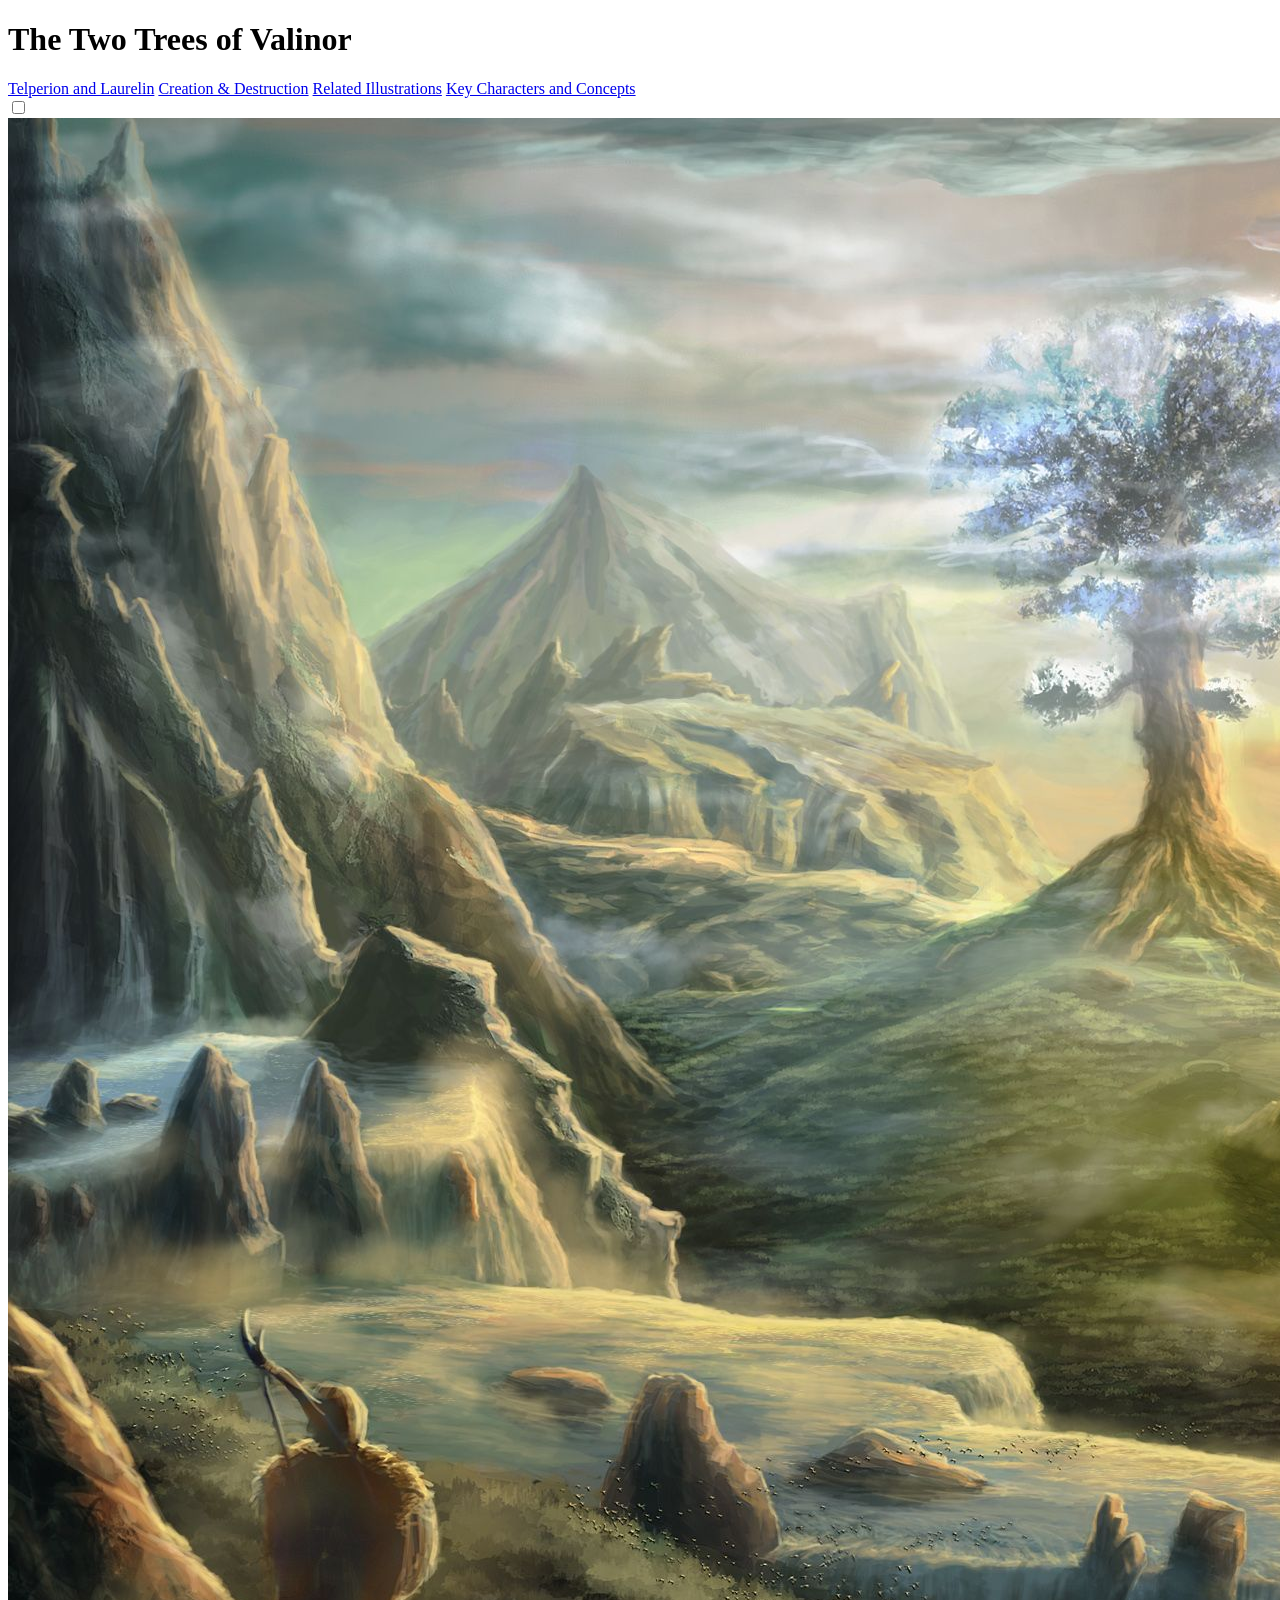
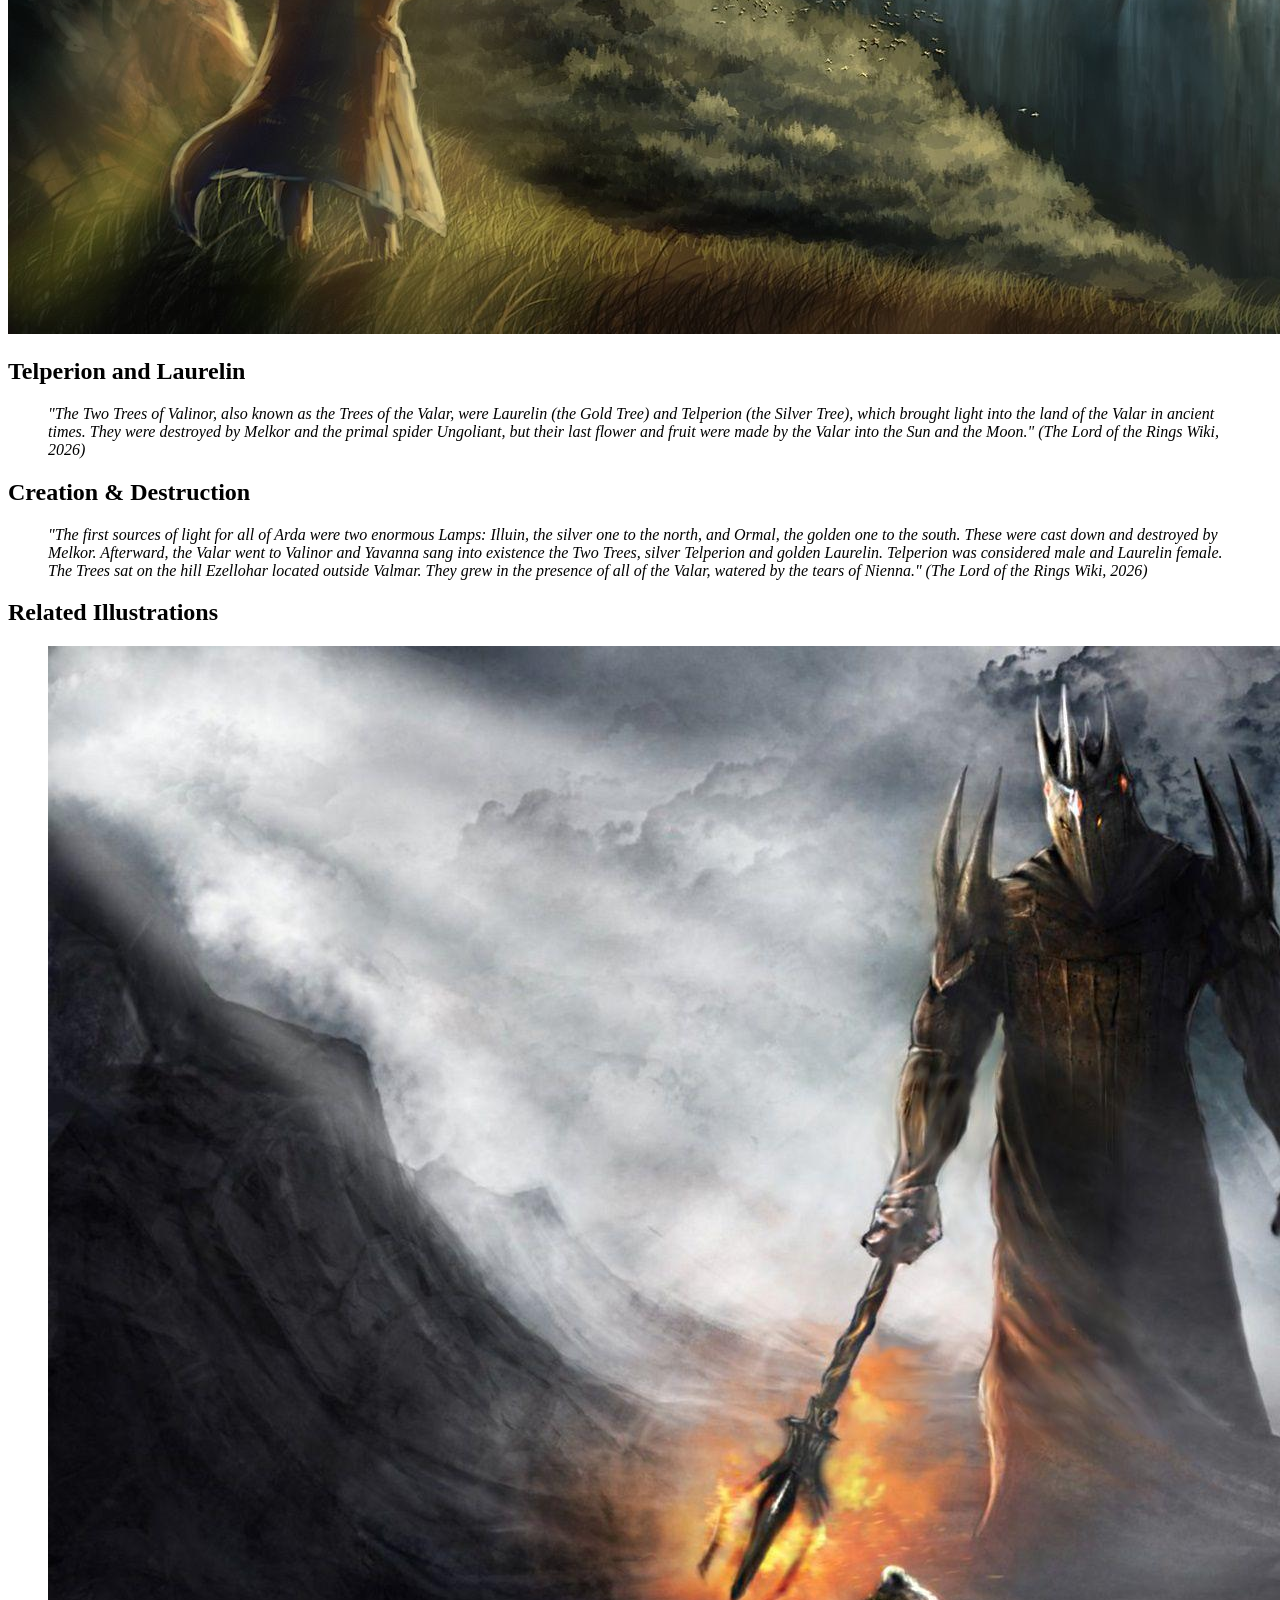
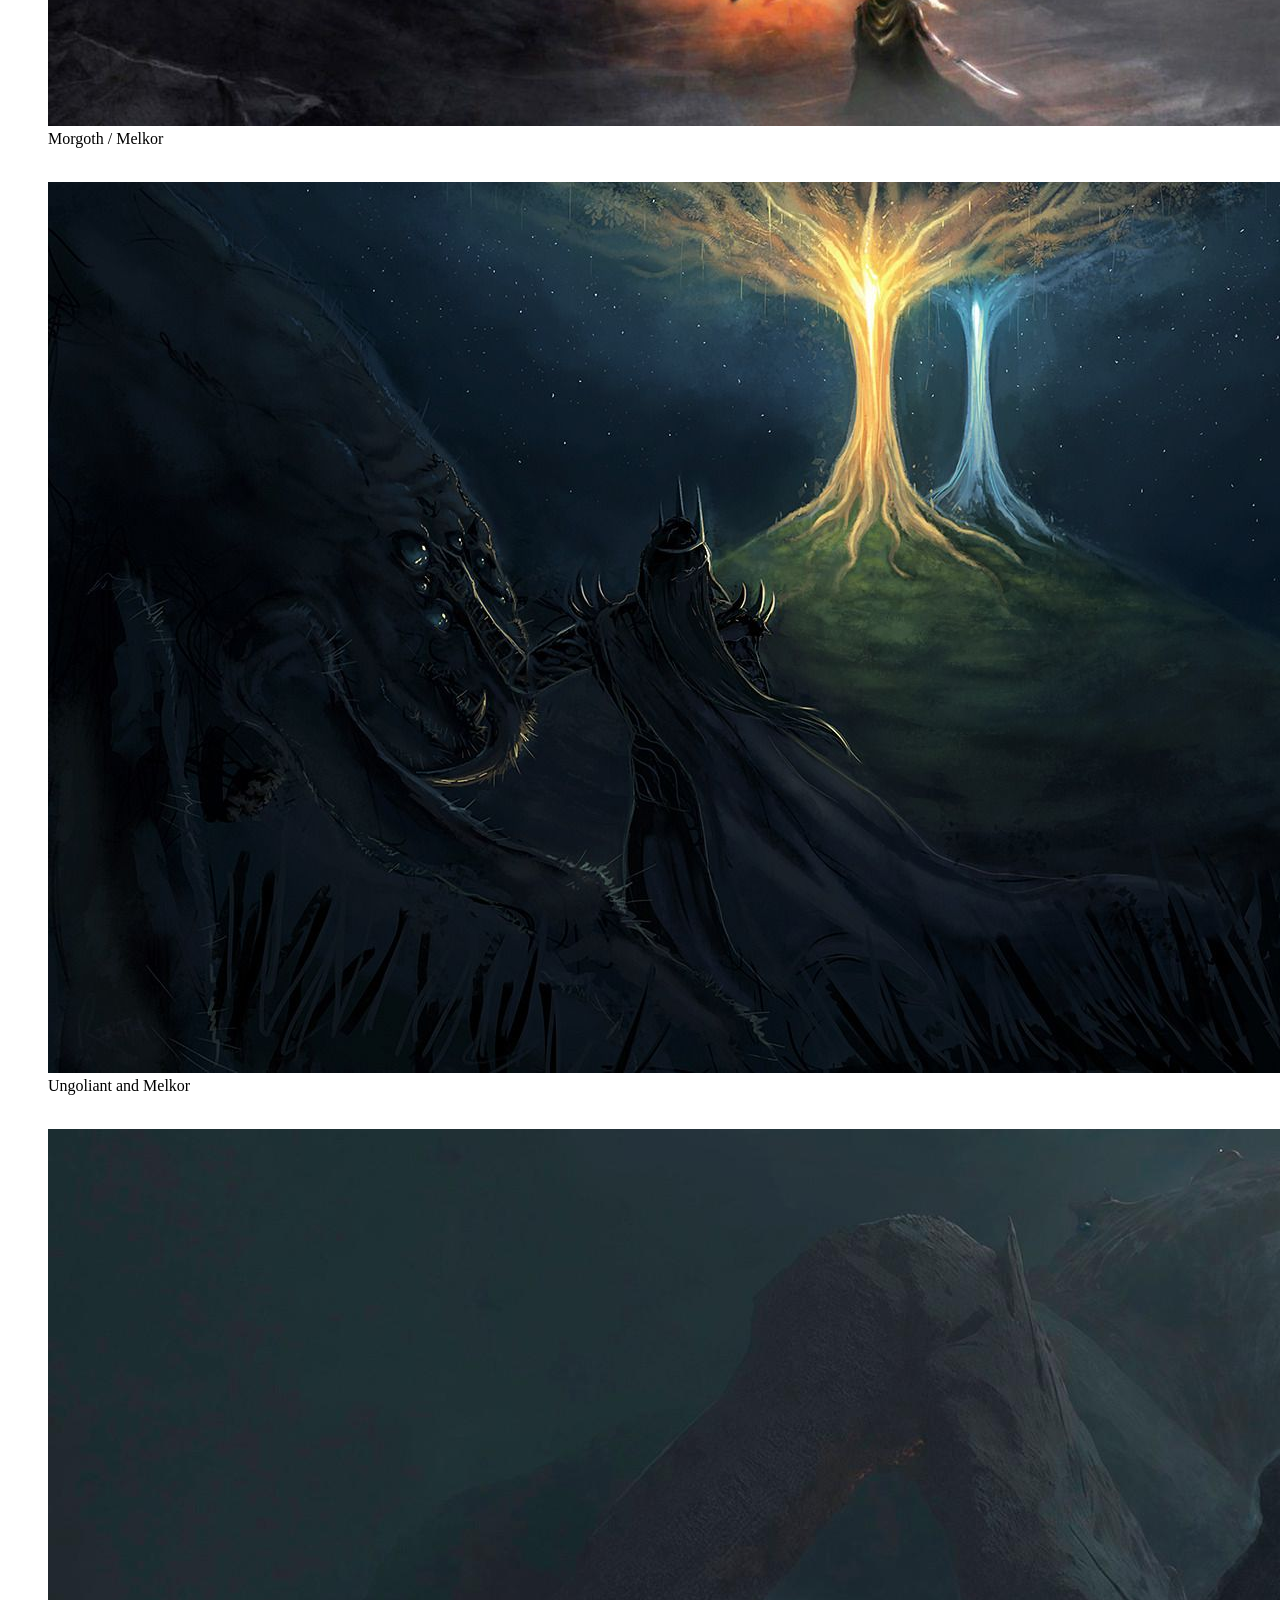
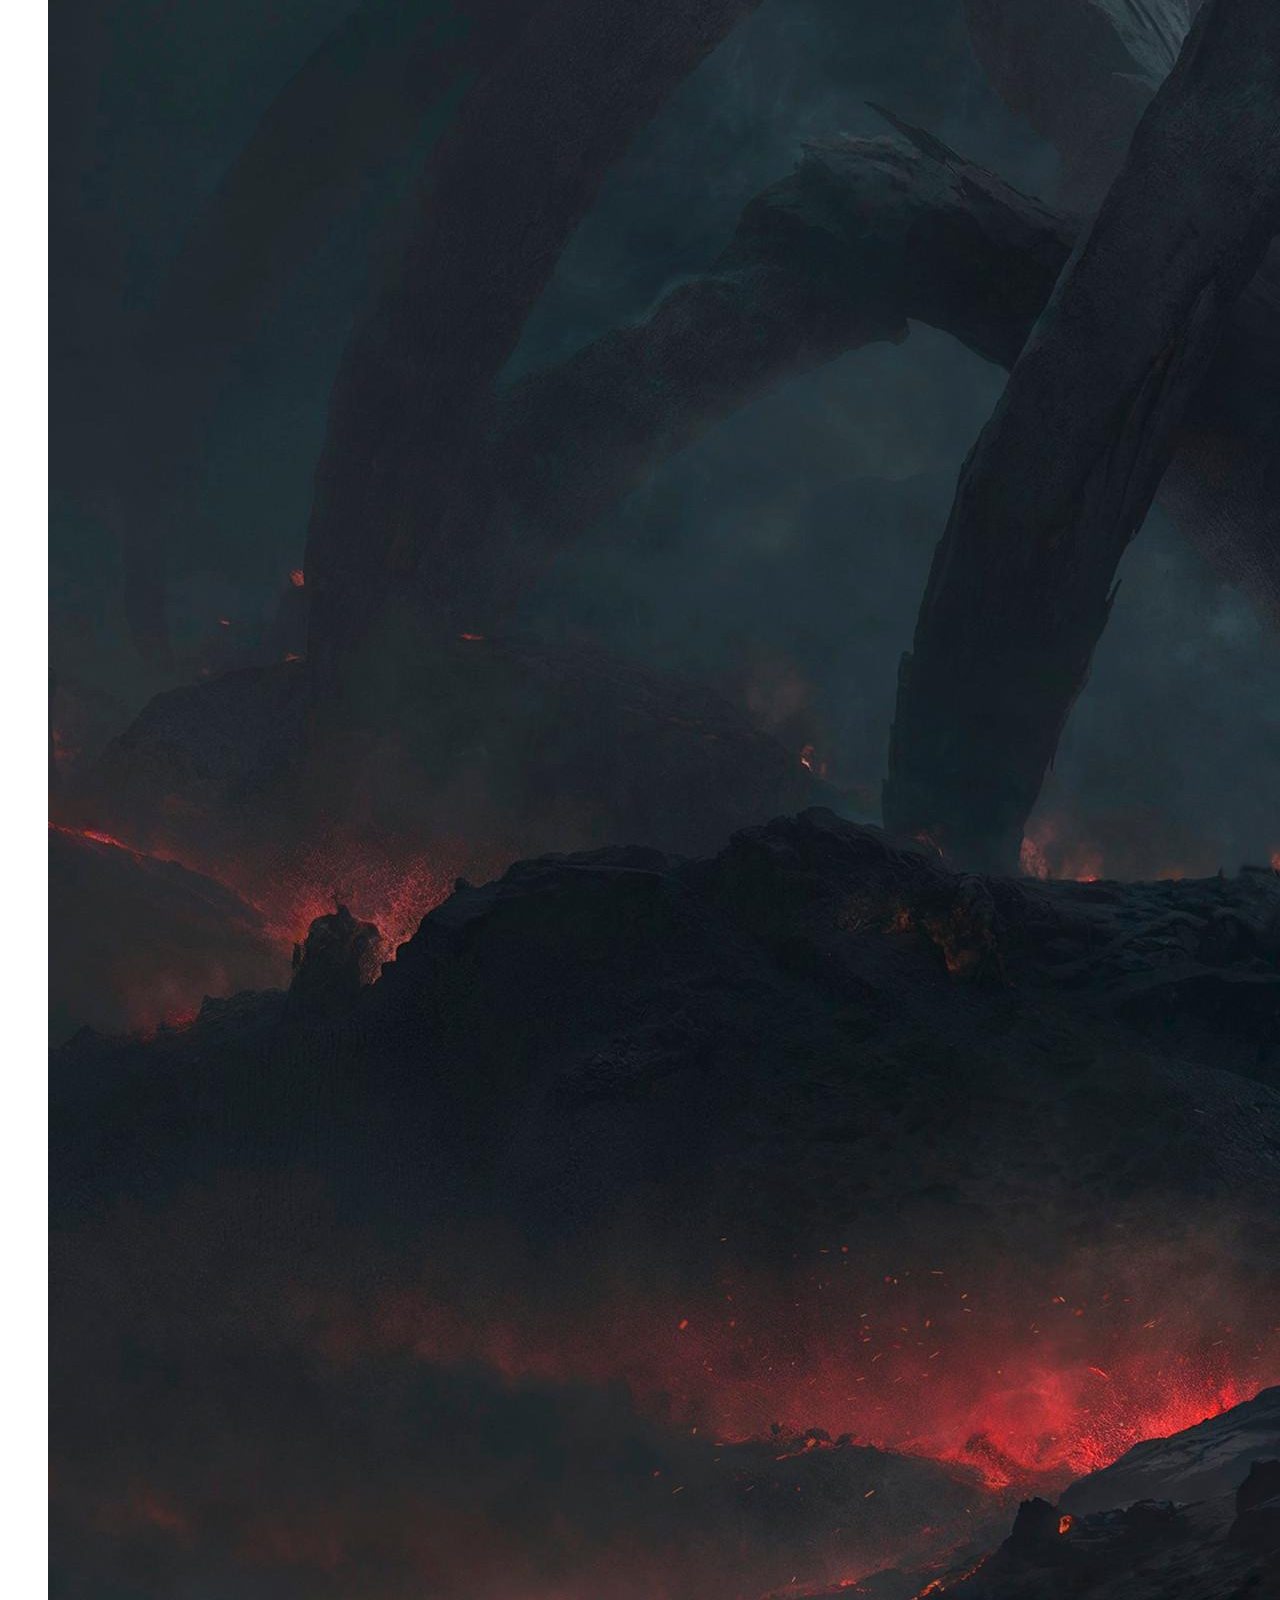
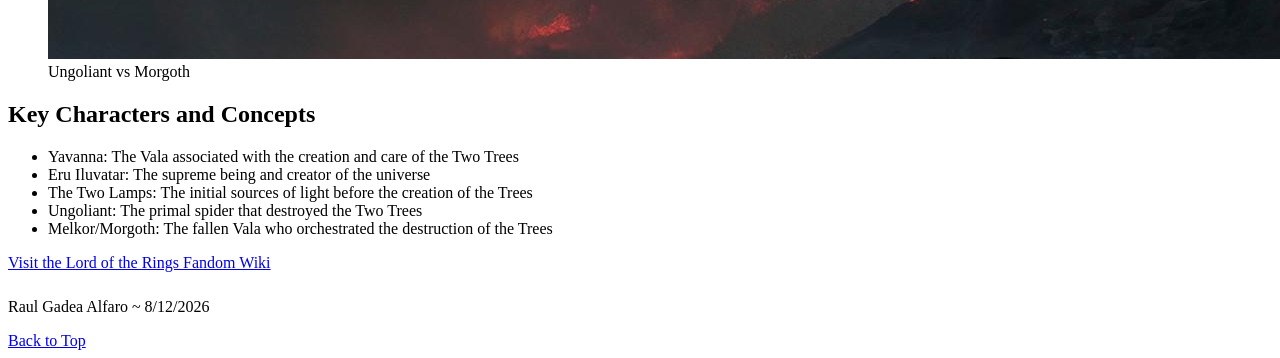
==== homeworks/HW2/indexFixed.html @ bfae4046 "HW2 initial commit" ====
<!DOCTYPE html>
<html lang='en'>
<head>
  <meta charset='utf-8'>
  <meta name='viewport' content='width=device-width, initial-scale=1'>
  <title>Silmarillion: The Two Trees of Valinor</title>
  <link rel='stylesheet' href='styles.css'>
</head>
<body>
  <header id="top">
    <h1>The Two Trees of Valinor</h1>
    <nav>
      <a href="#telperionAndLaurelin">Telperion and Laurelin</a>
      <a href="#creationAndDestruction">Creation & Destruction</a>
      <a href="#relatedIllustrations">Related Illustrations</a>
      <a href="#keyCharactersAndConcepts">Key Characters and Concepts</a>
    </nav>
    <label class="dark-mode-switch">
      <input type="checkbox" id="darkModeToggle">
      <span class="slider"></span>
    </label>
  </header>
  <main>
    <div class="image-wrapper">
      <img src="TelperionAndLaurelin.jpg" alt="Telperion and Laurelin">
    </div>
    <section>
      <h2 id="telperionAndLaurelin"> Telperion and Laurelin</h2>
      <blockquote cite="https://lotr.fandom.com/wiki/Two_Trees_of_Valinor">
        <i>"The Two Trees of Valinor, also known as the Trees of the Valar, were Laurelin (the Gold Tree) 
        and Telperion (the Silver Tree), which brought light into the land of the Valar in ancient times.
        They were destroyed by Melkor and the primal spider Ungoliant, but their last flower and fruit
        were made by the Valar into the Sun and the Moon." <cite>(The Lord of the Rings Wiki, 2026)</cite></i>
    </blockquote>
    </section>
    <section>
      <h2 id="creationAndDestruction">Creation & Destruction</h2>
      <blockquote cite="https://lotr.fandom.com/wiki/Two_Trees_of_Valinor">
        <i>"The first sources of light for all of Arda were two enormous Lamps: Illuin, the silver one to the north,
        and Ormal, the golden one to the south. These were cast down and destroyed by Melkor.
        Afterward, the Valar went to Valinor and Yavanna sang into existence the Two Trees, 
        silver Telperion and golden Laurelin. Telperion was considered male and Laurelin female.
        The Trees sat on the hill Ezellohar located outside Valmar.
        They grew in the presence of all of the Valar, watered by the tears of Nienna."
      <cite>(The Lord of the Rings Wiki, 2026)</cite></i>
      </blockquote>
    </section>
    <section>
      <h2 id="relatedIllustrations"> Related Illustrations</h2>
      <div class="image-wrapper">
        <figure>
          <img src="Morgoth.jpg" alt="Morgoth or Melkor">
          <figcaption>Morgoth / Melkor</figcaption>
        </figure>
      </div>
      <hr style="opacity:0">
        <div class="image-wrapper">
          <figure>
            <img src="ungoliantAndMelkor.jpg" alt="Ungoliant and Melkor">
            <figcaption>Ungoliant and Melkor</figcaption>
        </figure>
      </div>
      <hr style="opacity:0">
      <div class="image-wrapper">
        <figure>
          <img src="UngoliantVsMorgoth.jpeg" alt="Ungoliant vs Morgoth">
          <figcaption>Ungoliant vs Morgoth</figcaption>
        </figure>
      </div>
      <section>
        <h2 id="keyCharactersAndConcepts">Key Characters and Concepts</h2>
        <ul>
          <li>Yavanna: The Vala associated with the creation and care of the Two Trees</li>
          <li>Eru Iluvatar: The supreme being and creator of the universe</li>
          <li>The Two Lamps: The initial sources of light before the creation of the Trees</li>
          <li>Ungoliant: The primal spider that destroyed the Two Trees</li>
          <li>Melkor/Morgoth: The fallen Vala who orchestrated the destruction of the Trees</li>
        </ul>
        <a href="https://lotr.fandom.com/wiki/Main_Page"> Visit the Lord of the Rings Fandom Wiki</a>
      </section>
    </section>
    <hr style="opacity:0">
    </main>
  <footer>
  <p>Raul Gadea Alfaro ~ 8/12/2026</p>
  <a href="#top">Back to Top</a>
  </footer> 
</body>
</html>
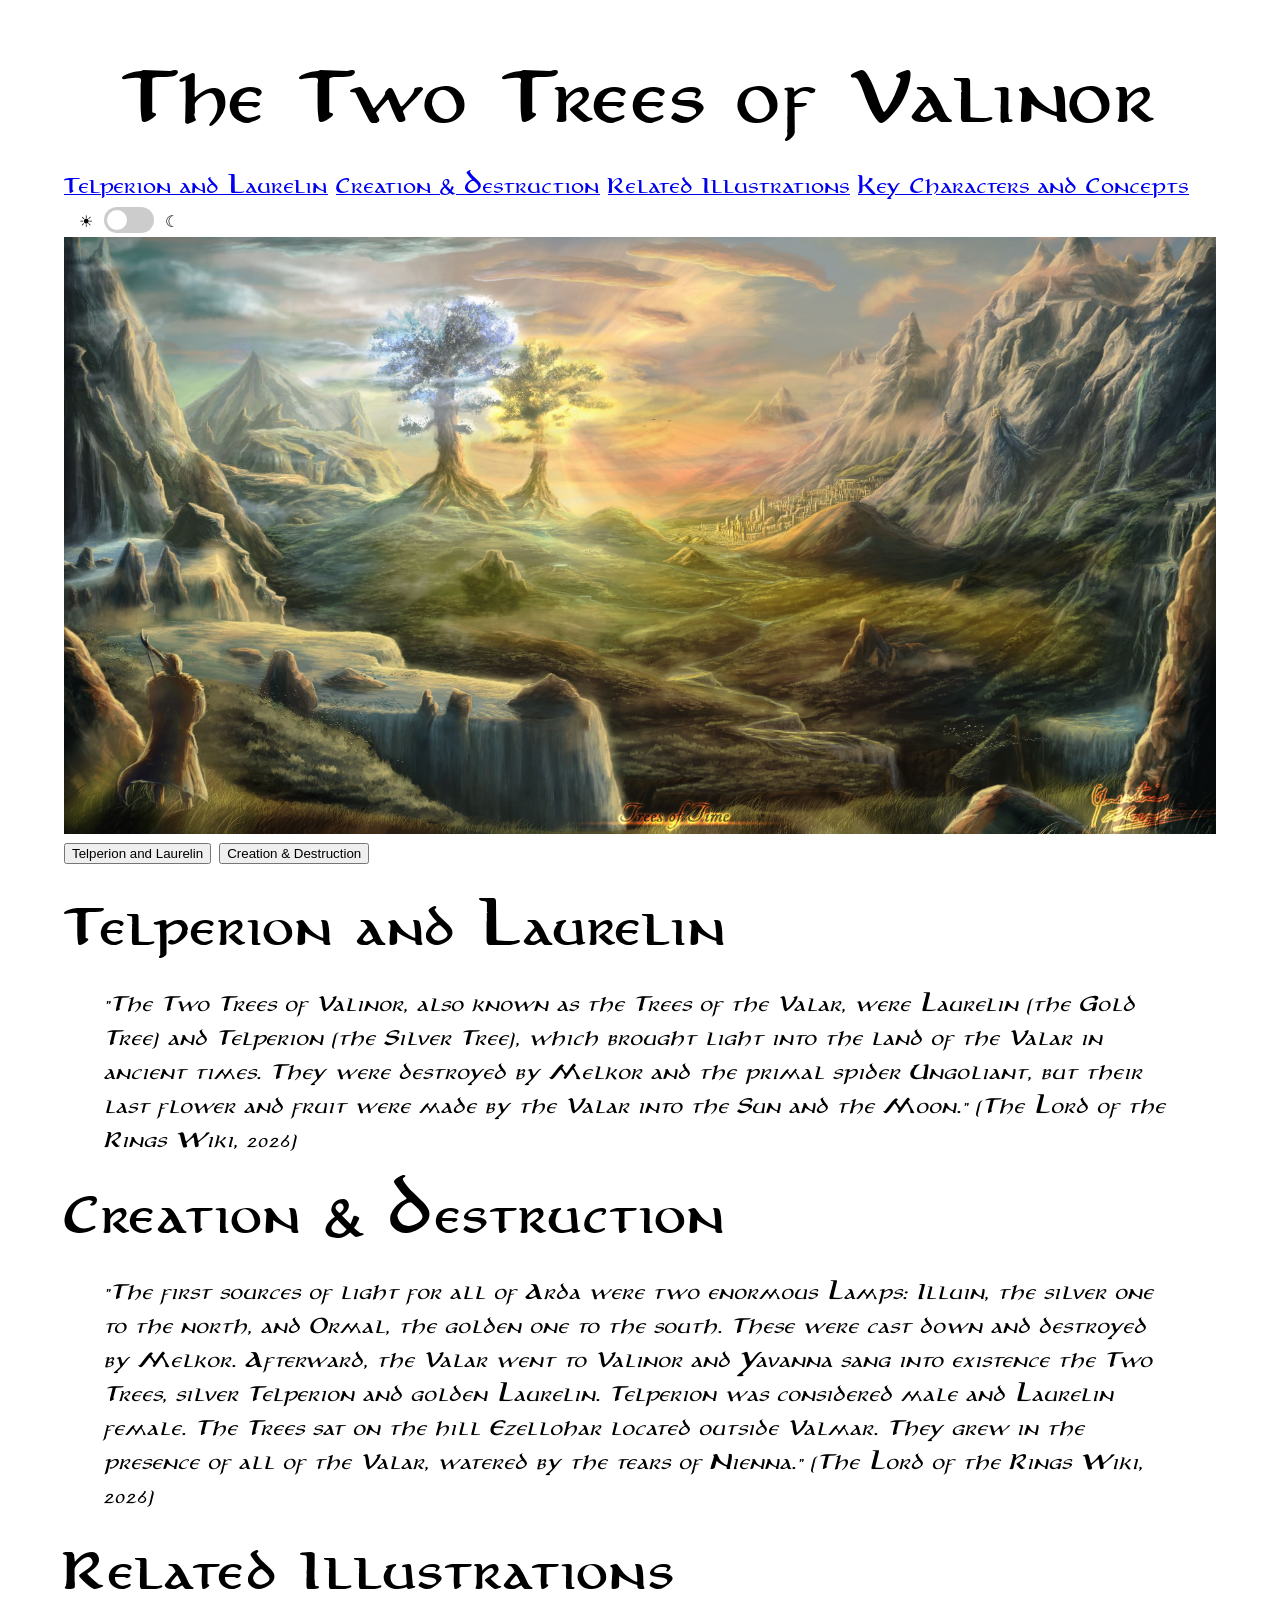
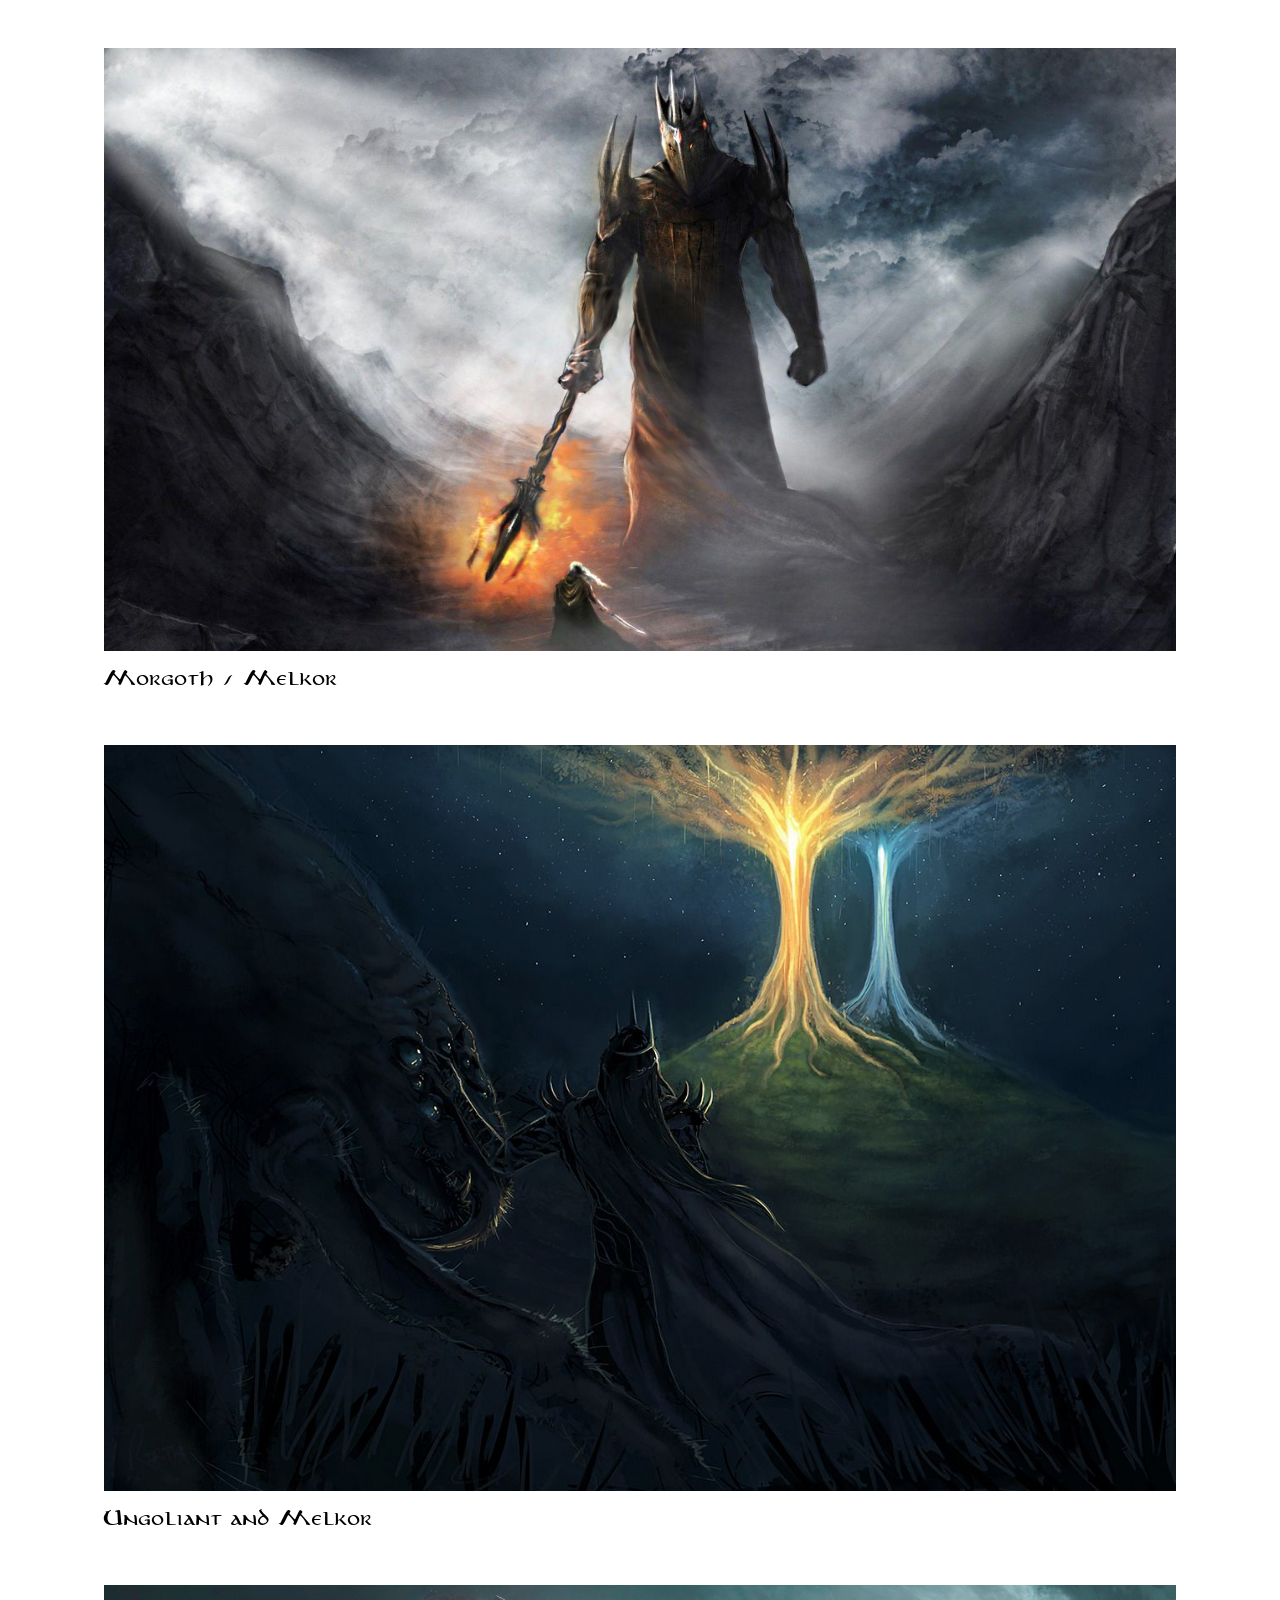
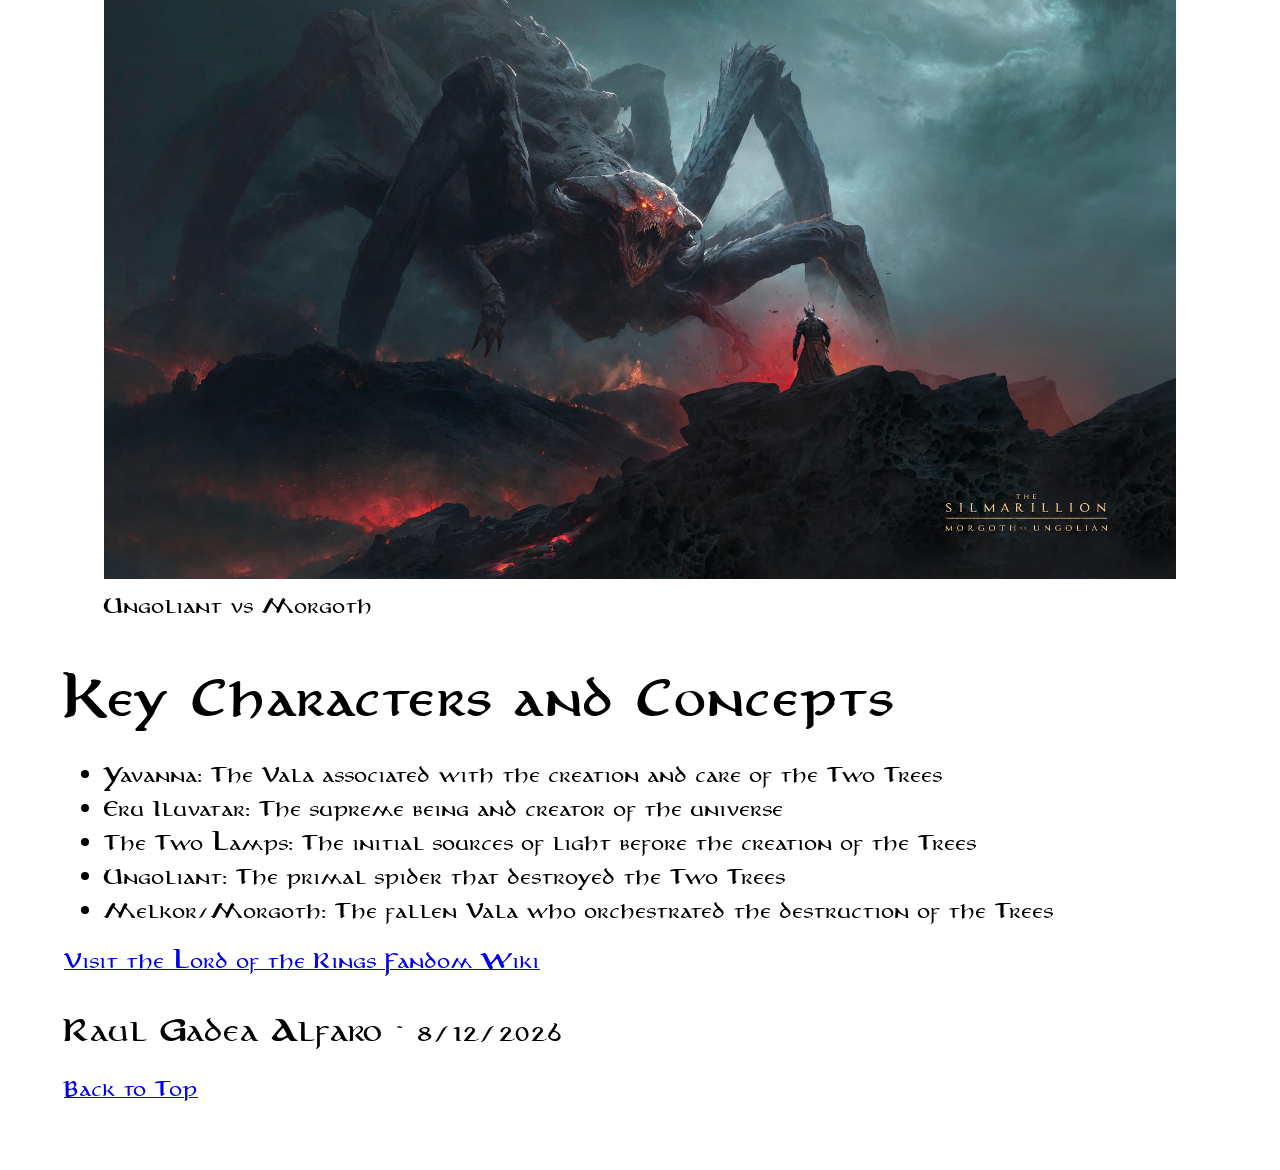
==== commit 4b1f1ec7: "HW2 Dark mode" ====
--- a/homeworks/HW2/indexFixed.html
+++ b/homeworks/HW2/indexFixed.html
@@ -4,9 +4,12 @@
   <meta charset='utf-8'>
   <meta name='viewport' content='width=device-width, initial-scale=1'>
   <title>Silmarillion: The Two Trees of Valinor</title>
-  <link rel='stylesheet' href='styles.css'>
+  <link rel='stylesheet' href='css/styles.css'>
+  <script src="js/scripts.js" defer></script>
 </head>
+
 <body>
+
   <header id="top">
     <h1>The Two Trees of Valinor</h1>
     <nav>
@@ -14,37 +17,53 @@
       <a href="#creationAndDestruction">Creation & Destruction</a>
       <a href="#relatedIllustrations">Related Illustrations</a>
       <a href="#keyCharactersAndConcepts">Key Characters and Concepts</a>
+      <label class="dark-mode-switch">
+        <span class="icon">☀</span>
+        <span class="switch-track">
+          <input type="checkbox" id="darkModeToggle">
+          <span class="slider"></span>
+        </span>
+        <span class="icon">☾</span>
+      </label>
     </nav>
-    <label class="dark-mode-switch">
-      <input type="checkbox" id="darkModeToggle">
-      <span class="slider"></span>
-    </label>
   </header>
+
   <main>
+  
     <div class="image-wrapper">
       <img src="TelperionAndLaurelin.jpg" alt="Telperion and Laurelin">
     </div>
-    <section>
-      <h2 id="telperionAndLaurelin"> Telperion and Laurelin</h2>
-      <blockquote cite="https://lotr.fandom.com/wiki/Two_Trees_of_Valinor">
-        <i>"The Two Trees of Valinor, also known as the Trees of the Valar, were Laurelin (the Gold Tree) 
-        and Telperion (the Silver Tree), which brought light into the land of the Valar in ancient times.
-        They were destroyed by Melkor and the primal spider Ungoliant, but their last flower and fruit
-        were made by the Valar into the Sun and the Moon." <cite>(The Lord of the Rings Wiki, 2026)</cite></i>
-    </blockquote>
+
+    <section class="tabs-section">
+      <div class="tabs-nav">
+        <button class="tab-btn active" onclick="showTab('telperionAndLaurelin', this)">Telperion and Laurelin</button>
+        <button class="tab-btn" onclick="showTab('creationAndDestruction', this)">Creation & Destruction</button>
+      </div>
+      
+      <div id="telperionAndLaurelin" class="tab-content active">
+        <h2>Telperion and Laurelin</h2>
+        <blockquote cite="https://lotr.fandom.com/wiki/Two_Trees_of_Valinor">
+          <i>"The Two Trees of Valinor, also known as the Trees of the Valar, were Laurelin (the Gold Tree) 
+          and Telperion (the Silver Tree), which brought light into the land of the Valar in ancient times.
+          They were destroyed by Melkor and the primal spider Ungoliant, but their last flower and fruit
+          were made by the Valar into the Sun and the Moon." <cite>(The Lord of the Rings Wiki, 2026)</cite></i>
+       </blockquote>
+      </div>
+
+      <div>
+        <h2 id="creationAndDestruction">Creation & Destruction</h2>
+        <blockquote cite="https://lotr.fandom.com/wiki/Two_Trees_of_Valinor">
+          <i>"The first sources of light for all of Arda were two enormous Lamps: Illuin, the silver one to the north,
+          and Ormal, the golden one to the south. These were cast down and destroyed by Melkor.
+          Afterward, the Valar went to Valinor and Yavanna sang into existence the Two Trees, 
+          silver Telperion and golden Laurelin. Telperion was considered male and Laurelin female.
+          The Trees sat on the hill Ezellohar located outside Valmar.
+          They grew in the presence of all of the Valar, watered by the tears of Nienna."
+          <cite>(The Lord of the Rings Wiki, 2026)</cite></i>
+        </blockquote>
+      </div>
     </section>
-    <section>
-      <h2 id="creationAndDestruction">Creation & Destruction</h2>
-      <blockquote cite="https://lotr.fandom.com/wiki/Two_Trees_of_Valinor">
-        <i>"The first sources of light for all of Arda were two enormous Lamps: Illuin, the silver one to the north,
-        and Ormal, the golden one to the south. These were cast down and destroyed by Melkor.
-        Afterward, the Valar went to Valinor and Yavanna sang into existence the Two Trees, 
-        silver Telperion and golden Laurelin. Telperion was considered male and Laurelin female.
-        The Trees sat on the hill Ezellohar located outside Valmar.
-        They grew in the presence of all of the Valar, watered by the tears of Nienna."
-      <cite>(The Lord of the Rings Wiki, 2026)</cite></i>
-      </blockquote>
-    </section>
+
     <section>
       <h2 id="relatedIllustrations"> Related Illustrations</h2>
       <div class="image-wrapper">
@@ -53,6 +72,7 @@
           <figcaption>Morgoth / Melkor</figcaption>
         </figure>
       </div>
+
       <hr style="opacity:0">
         <div class="image-wrapper">
           <figure>
@@ -60,6 +80,7 @@
             <figcaption>Ungoliant and Melkor</figcaption>
         </figure>
       </div>
+
       <hr style="opacity:0">
       <div class="image-wrapper">
         <figure>
@@ -67,6 +88,7 @@
           <figcaption>Ungoliant vs Morgoth</figcaption>
         </figure>
       </div>
+
       <section>
         <h2 id="keyCharactersAndConcepts">Key Characters and Concepts</h2>
         <ul>
@@ -78,8 +100,10 @@
         </ul>
         <a href="https://lotr.fandom.com/wiki/Main_Page"> Visit the Lord of the Rings Fandom Wiki</a>
       </section>
+
     </section>
     <hr style="opacity:0">
+
     </main>
   <footer>
   <p>Raul Gadea Alfaro ~ 8/12/2026</p>
--- a/homeworks/HW2/css/styles.css
+++ b/homeworks/HW2/css/styles.css
@@ -0,0 +1,150 @@
+@font-face {
+  font-family: "Aniron";
+  src: url("../fonts/anirm___.ttf") format("truetype"); /*TrueTypeFormat = TTF*/
+  font-weight: normal; /*normal or bold*/
+  font-style: normal; /*normal or italic*/
+  font-display: swap; /*Fallback font while the main font is loading*/
+}
+
+@font-face {
+  font-family: "Aniron";
+  src: url("../fonts/anirb___.ttf") format("truetype");
+  font-weight: bold;
+  font-style: normal; /*normal or italic*/
+  font-display: swap; /*Fallback font while the main font is loading*/
+}
+
+html {
+  scroll-behavior: smooth;
+}
+
+body{
+  font-family: "Aniron", sans-serif; /*Preferred font, Fallback font*/
+  font-weight: normal;
+  margin: 5%;
+  padding: 0;
+}
+
+h1{
+  font-family: "Aniron", sans-serif; /*Preferred font, Fallback font*/
+  text-align: center;
+  font-weight: bold;
+  font-size: clamp(1.75rem, 4vw + 1rem, 3.5rem);
+  line-height: 1.2;
+}
+
+h2 {
+  font-family: "Aniron", sans-serif; /*Preferred font, Fallback font*/
+  text-align: left;
+  font-weight: bold;
+  font-size: clamp(1.375rem, 2.5vw + 1rem, 2.5rem);
+  line-height: 1.3;
+}
+
+h3 {
+  font-family: "Aniron", sans-serif; /*Preferred font, Fallback font*/
+  text-align: left;
+  font-weight: bold;
+  font-size: clamp(1.375rem, 2.5vw + 1rem, 2.5rem);
+  line-height: 1.3;
+}
+
+p {
+  font-weight: normal;
+  font-size: clamp(1.125rem, 2vw + 0.5rem, 1.5rem);
+  line-height: 1.5;
+}
+
+.image-wrapper{ 
+  display: flex;
+  justify-content: center;
+  align-items: center;
+  width: 100%;
+}
+
+.image-wrapper img {
+  max-width: 100%;
+  height: auto;
+}
+
+.dark-mode-switch {
+  display: flex;
+  align-items: center;
+  width: 130px;         /* ancho total del bloque completo */
+}
+
+.dark-mode-switch .icon {
+  flex: 1;               /* las 3 columnas se reparten el espacio equitativamente */
+  display: flex;
+  align-items: center;
+  justify-content: center;
+  font-size: 1rem;
+}
+
+.switch-track {
+  flex: 1;
+  display: flex;
+  position: relative;
+  height: 26px;
+}
+
+.dark-mode-switch input {
+  opacity: 0;
+  width: 0;
+  height: 0;
+}
+
+.slider {
+  position: absolute;
+  top: 0; left: 50%;
+  transform: translateX(-50%);
+  width: 50px;
+  height: 26px;
+  cursor: pointer;
+  background-color: rgb(204, 204, 204);
+  border-radius: 26px;
+  transition: 0.3s;
+}
+
+.slider::before {
+  content: "";
+  position: absolute;
+  height: 20px;
+  width: 20px;
+  left: 3px;
+  bottom: 3px;
+  background-color: rgb(255, 255, 255);
+  border-radius: 50%;
+  transition: 0.3s;
+}
+
+.dark-mode-switch input:checked + .slider {
+  background-color: rgb(68, 68, 68);
+}
+
+.dark-mode-switch input:checked + .slider::before {
+  transform: translateX(24px);
+}
+
+body.dark-mode {
+  background-color: rgb(26, 26, 26);
+  color: rgb(238, 238, 238);
+}
+
+header,
+footer {
+  background-color: transparent;
+}
+
+body.dark-mode header,
+body.dark-mode footer {
+  background-color: transparent;
+}
+
+body.dark-mode a {
+  color: rgb(158, 203, 255);
+}
+
+body.dark-mode blockquote {
+  background-color: rgb(42, 42, 42);
+}
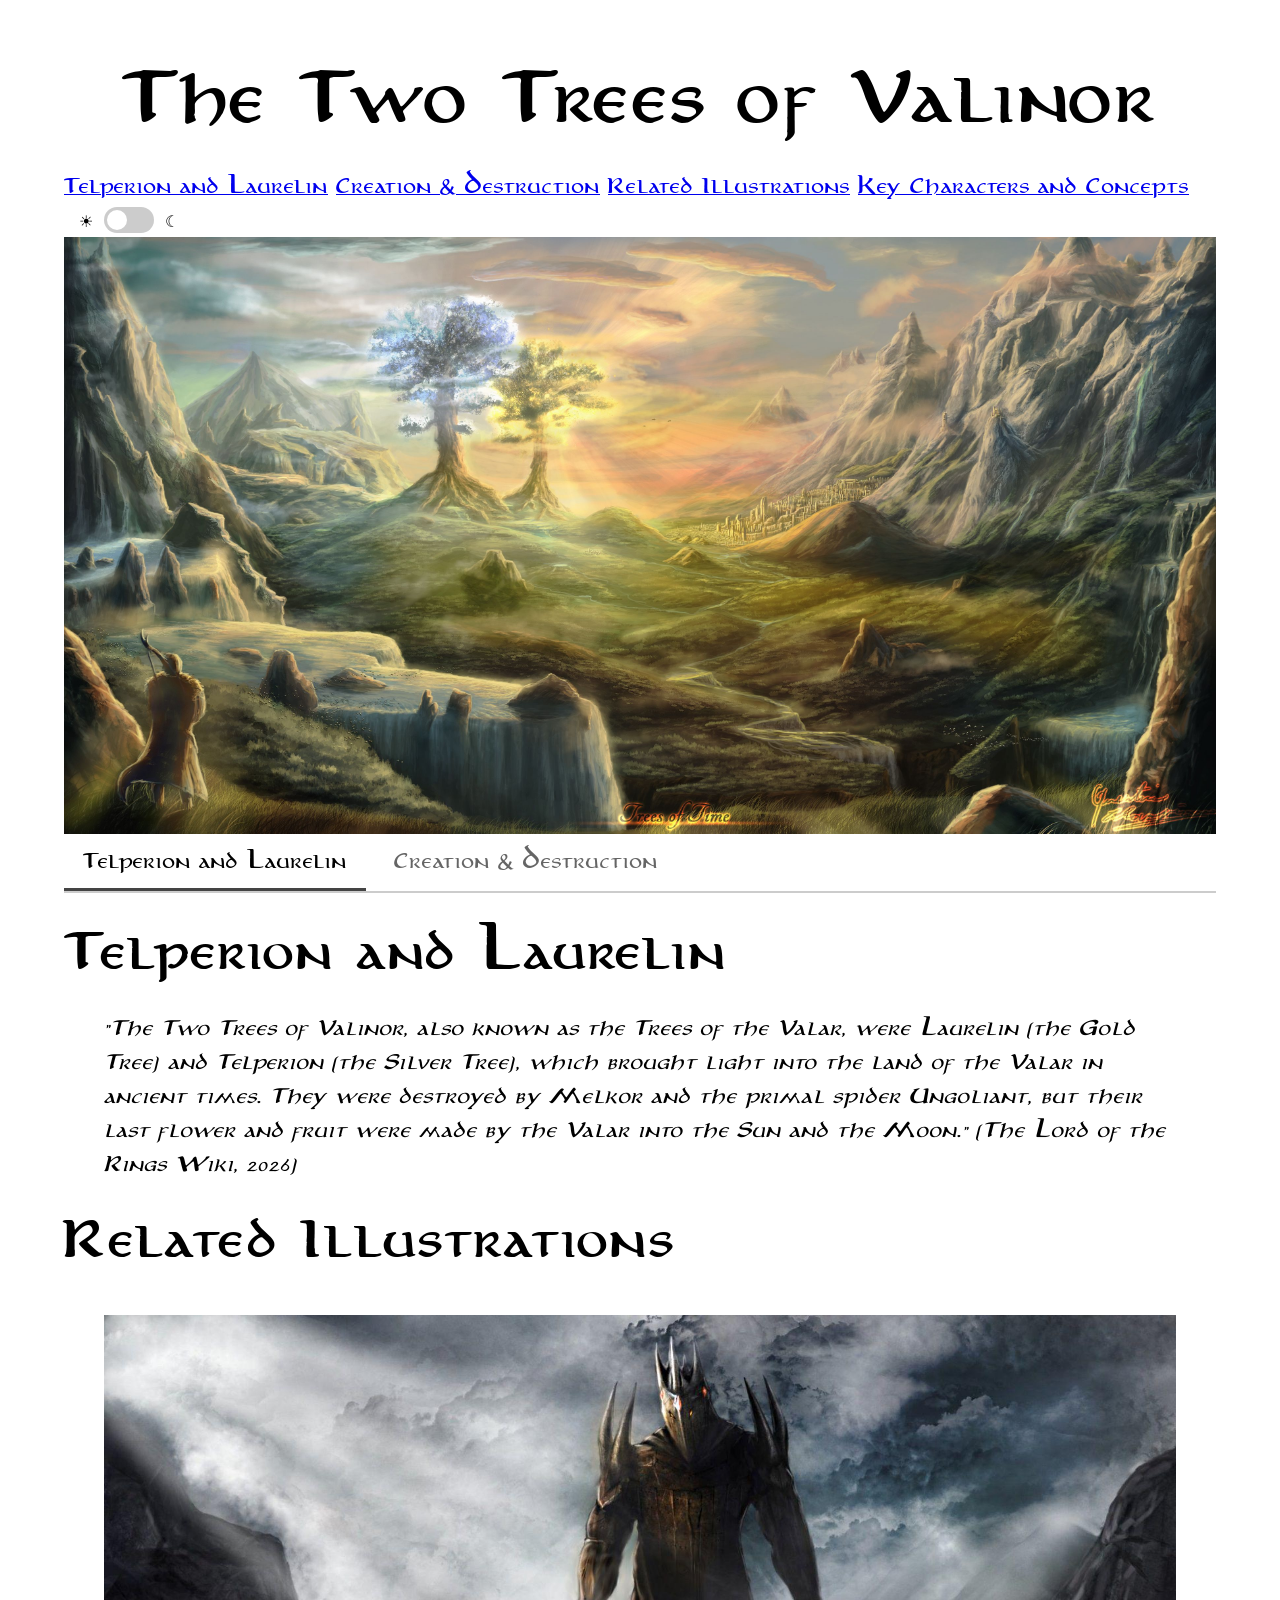
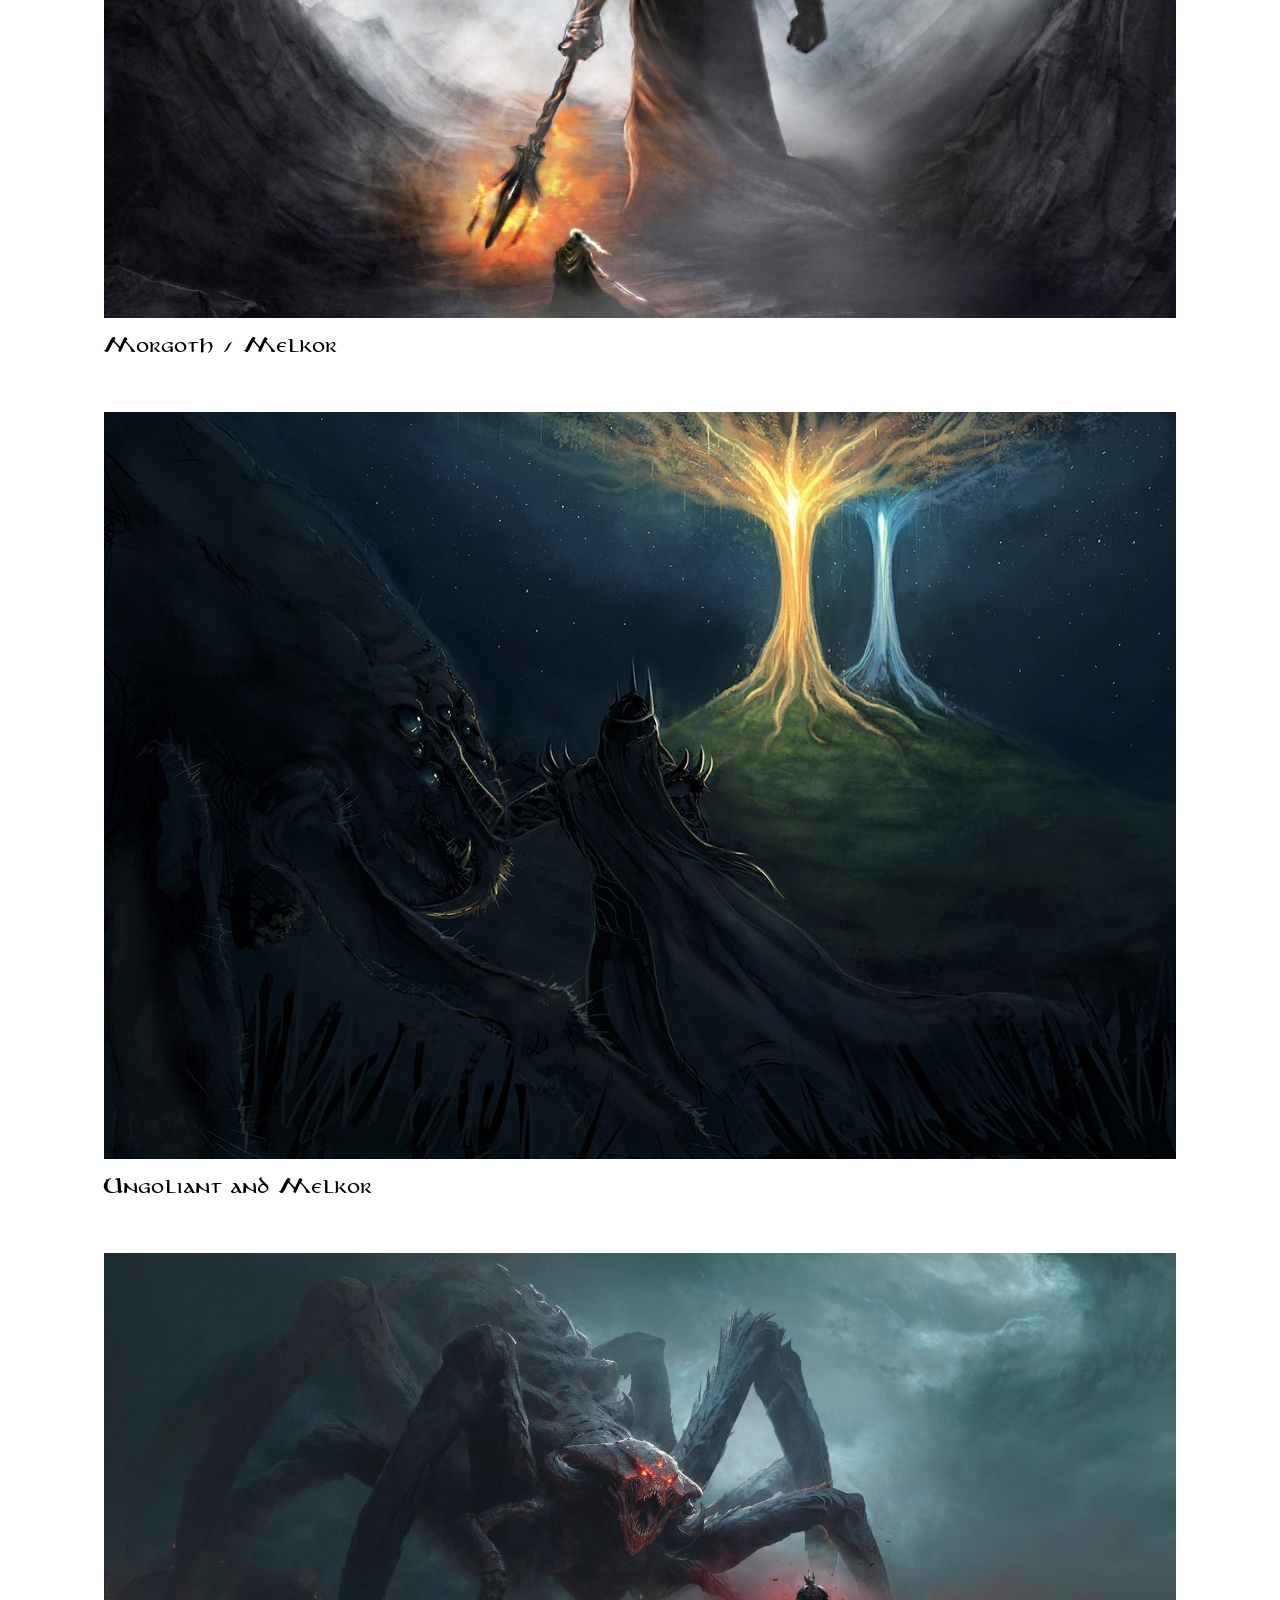
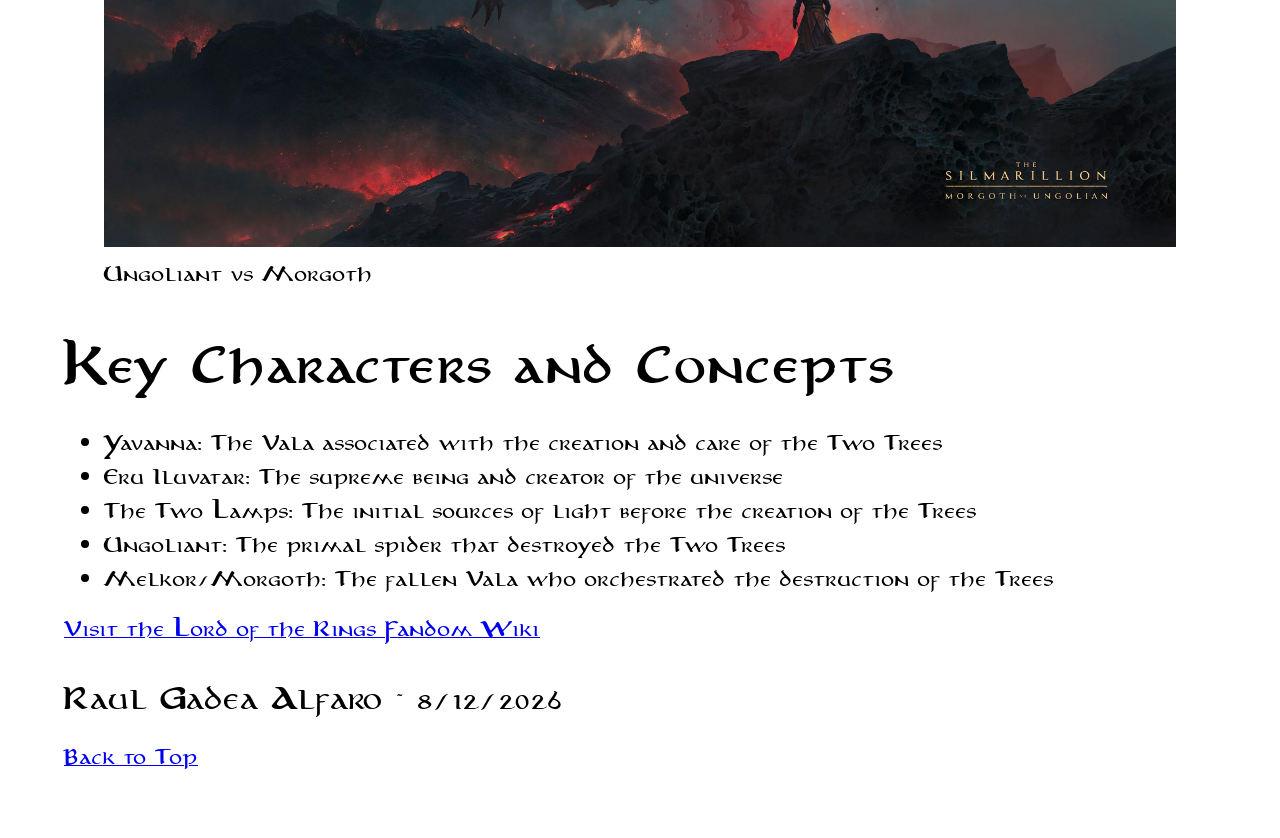
==== commit f8c40839: "HW2 Tabs sections" ====
--- a/homeworks/HW2/indexFixed.html
+++ b/homeworks/HW2/indexFixed.html
@@ -13,8 +13,8 @@
   <header id="top">
     <h1>The Two Trees of Valinor</h1>
     <nav>
-      <a href="#telperionAndLaurelin">Telperion and Laurelin</a>
-      <a href="#creationAndDestruction">Creation & Destruction</a>
+      <a href="#tabsSection" onclick="activateTab('telperionAndLaurelin')">Telperion and Laurelin</a>
+      <a href="#tabsSection" onclick="activateTab('creationAndDestruction')">Creation & Destruction</a>
       <a href="#relatedIllustrations">Related Illustrations</a>
       <a href="#keyCharactersAndConcepts">Key Characters and Concepts</a>
       <label class="dark-mode-switch">
@@ -34,10 +34,10 @@
       <img src="TelperionAndLaurelin.jpg" alt="Telperion and Laurelin">
     </div>
 
-    <section class="tabs-section">
+    <section id="tabsSection" class="tabs-section">
       <div class="tabs-nav">
-        <button class="tab-btn active" onclick="showTab('telperionAndLaurelin', this)">Telperion and Laurelin</button>
-        <button class="tab-btn" onclick="showTab('creationAndDestruction', this)">Creation & Destruction</button>
+        <button class="tab-btn active" data-tab="telperionAndLaurelin" onclick="activateTab('telperionAndLaurelin')">Telperion and Laurelin</button>
+        <button class="tab-btn" data-tab="creationAndDestruction" onclick="activateTab('creationAndDestruction')">Creation & Destruction</button>
       </div>
       
       <div id="telperionAndLaurelin" class="tab-content active">
@@ -50,8 +50,8 @@
        </blockquote>
       </div>
 
-      <div>
-        <h2 id="creationAndDestruction">Creation & Destruction</h2>
+      <div id="creationAndDestruction" class="tab-content">
+        <h2>Creation & Destruction</h2>
         <blockquote cite="https://lotr.fandom.com/wiki/Two_Trees_of_Valinor">
           <i>"The first sources of light for all of Arda were two enormous Lamps: Illuin, the silver one to the north,
           and Ormal, the golden one to the south. These were cast down and destroyed by Melkor.
--- a/homeworks/HW2/css/styles.css
+++ b/homeworks/HW2/css/styles.css
@@ -147,4 +147,41 @@
 
 body.dark-mode blockquote {
   background-color: rgb(42, 42, 42);
+}
+
+.tabs-nav {
+  display: flex;
+  gap: 0.5rem;
+  border-bottom: 2px solid rgb(204, 204, 204);
+  margin-bottom: 1rem;
+}
+
+.tab-btn {
+  padding: 0.6rem 1.2rem;
+  background: none;
+  border: none;
+  cursor: pointer;
+  font-size: 1rem;
+  font-family: "Aniron", sans-serif;
+  color: inherit;
+  opacity: 0.6;
+  border-bottom: 3px solid transparent;
+  transition: 0.2s;
+}
+
+.tab-btn:hover {
+  opacity: 1;
+}
+
+.tab-btn.active {
+  opacity: 1;
+  border-bottom: 3px solid rgb(68, 68, 68);
+}
+
+.tab-content {
+  display: none;
+}
+
+.tab-content.active {
+  display: block;
 }
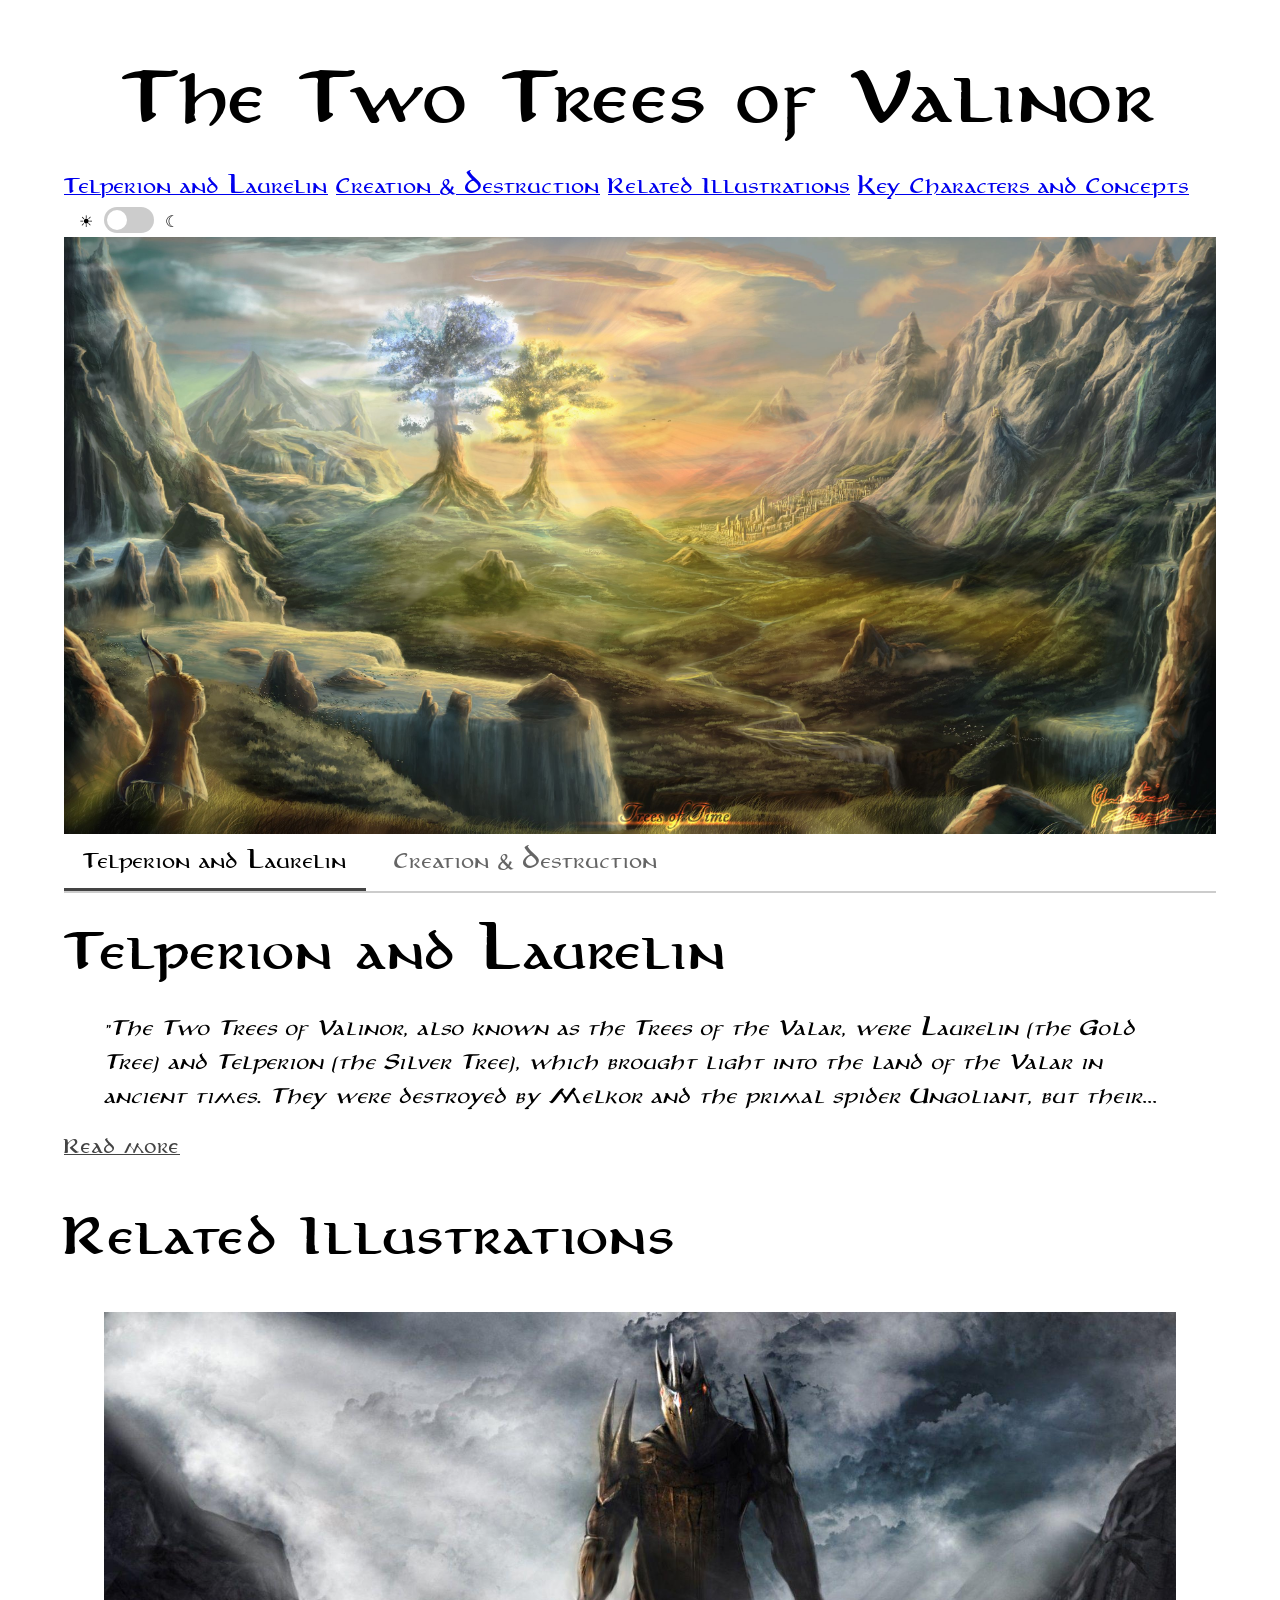
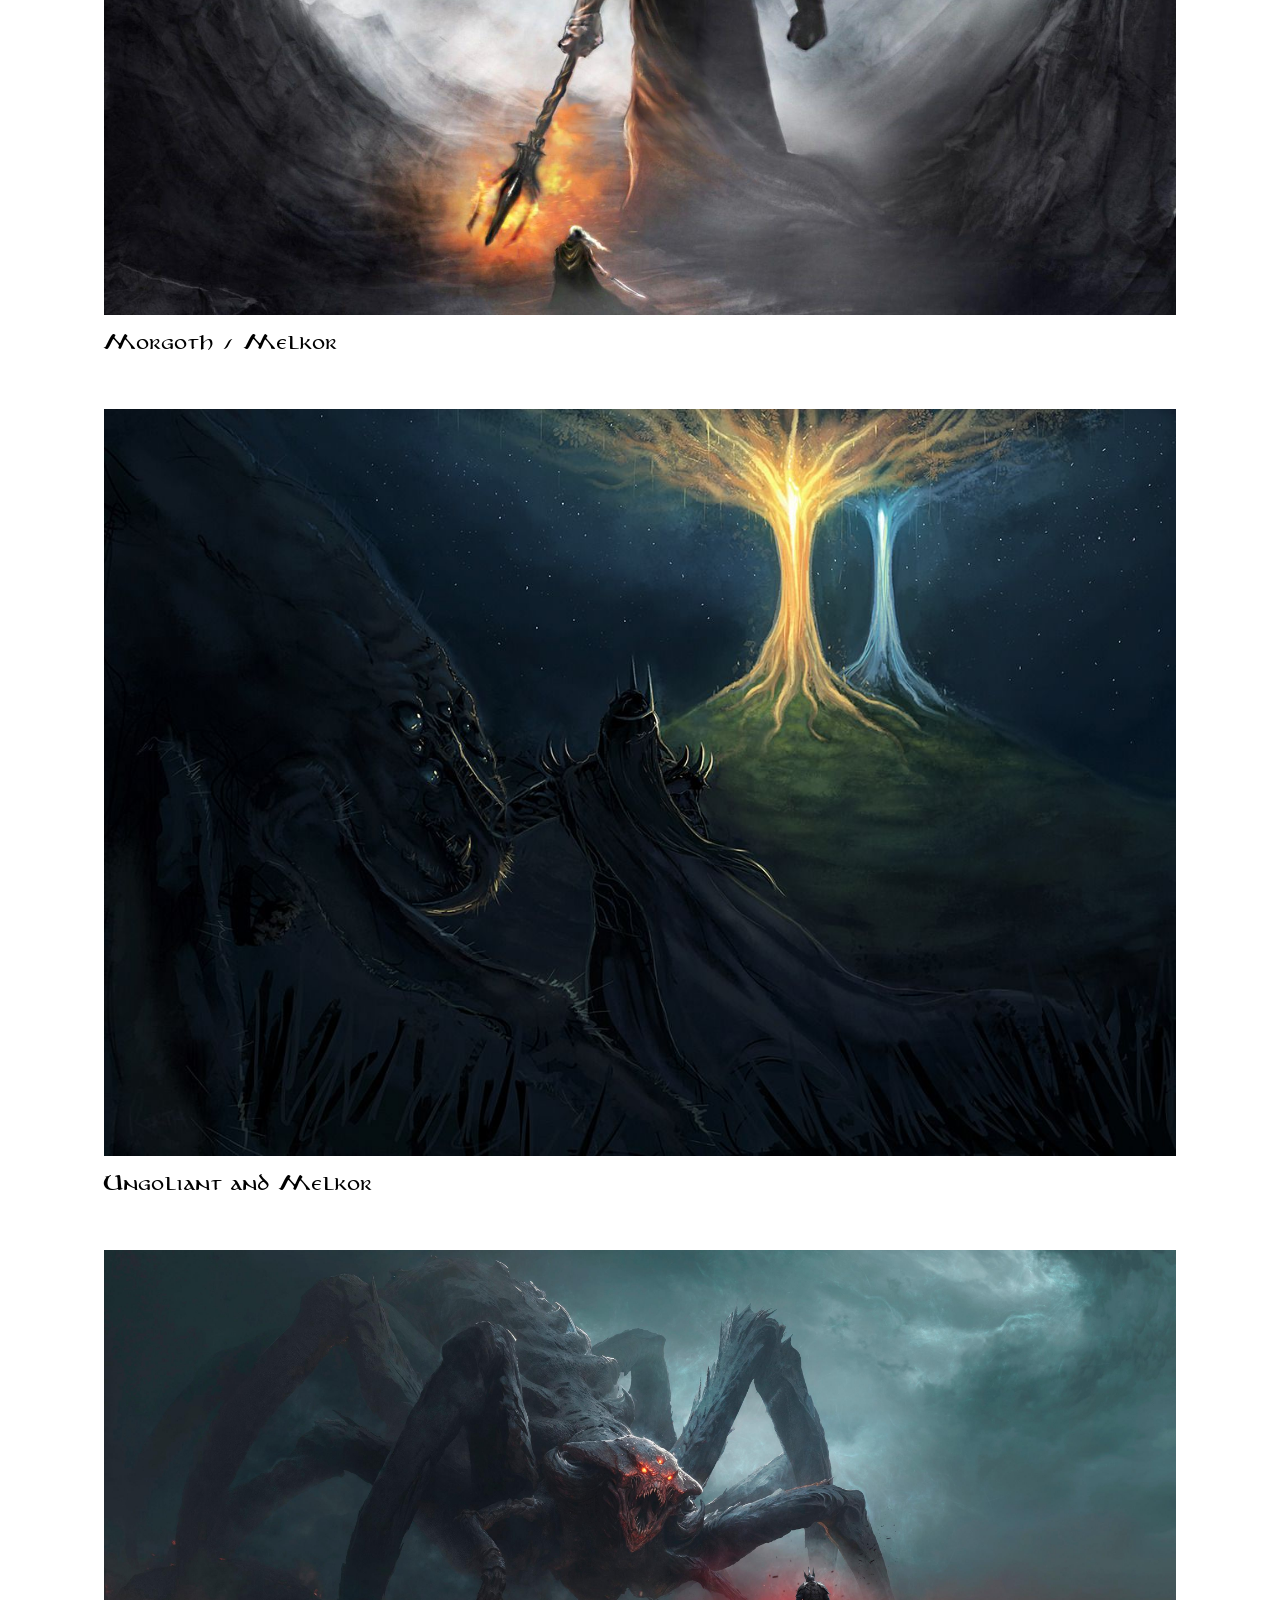
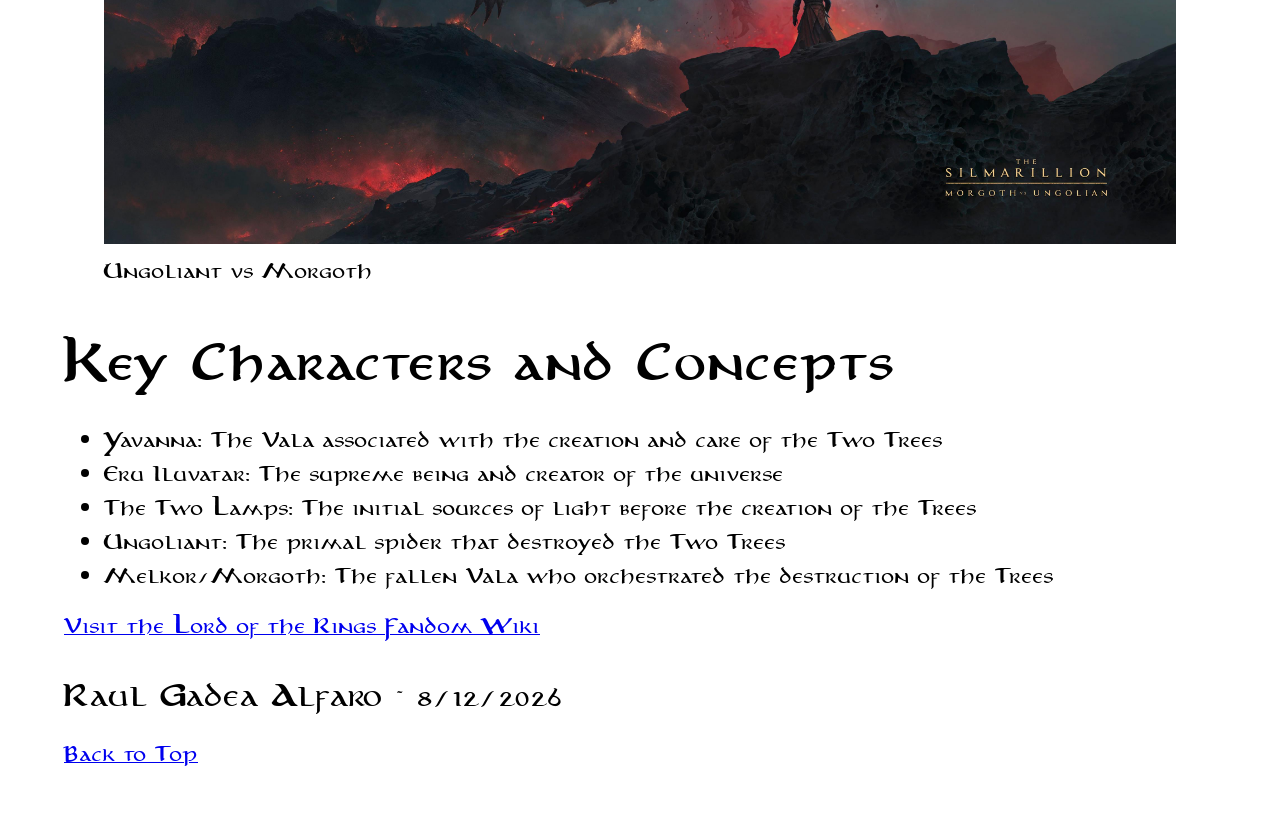
==== commit da273989: "HW2 Dropdown text" ====
--- a/homeworks/HW2/indexFixed.html
+++ b/homeworks/HW2/indexFixed.html
@@ -42,25 +42,27 @@
       
       <div id="telperionAndLaurelin" class="tab-content active">
         <h2>Telperion and Laurelin</h2>
-        <blockquote cite="https://lotr.fandom.com/wiki/Two_Trees_of_Valinor">
+        <blockquote id="quote1" class="quote-preview" cite="https://lotr.fandom.com/wiki/Two_Trees_of_Valinor">
           <i>"The Two Trees of Valinor, also known as the Trees of the Valar, were Laurelin (the Gold Tree) 
           and Telperion (the Silver Tree), which brought light into the land of the Valar in ancient times.
           They were destroyed by Melkor and the primal spider Ungoliant, but their last flower and fruit
-          were made by the Valar into the Sun and the Moon." <cite>(The Lord of the Rings Wiki, 2026)</cite></i>
-       </blockquote>
+          were made by the Valar into the Sun and the Moon." (The Lord of the Rings Wiki, 2026)</i>
+        </blockquote>
+        <button class="read-more-btn" onclick="toggleQuote('quote1', this)">Read more</button>
       </div>
-
+      
       <div id="creationAndDestruction" class="tab-content">
         <h2>Creation & Destruction</h2>
-        <blockquote cite="https://lotr.fandom.com/wiki/Two_Trees_of_Valinor">
+        <blockquote id="quote2" class="quote-preview" cite="https://lotr.fandom.com/wiki/Two_Trees_of_Valinor">
           <i>"The first sources of light for all of Arda were two enormous Lamps: Illuin, the silver one to the north,
           and Ormal, the golden one to the south. These were cast down and destroyed by Melkor.
           Afterward, the Valar went to Valinor and Yavanna sang into existence the Two Trees, 
           silver Telperion and golden Laurelin. Telperion was considered male and Laurelin female.
           The Trees sat on the hill Ezellohar located outside Valmar.
           They grew in the presence of all of the Valar, watered by the tears of Nienna."
-          <cite>(The Lord of the Rings Wiki, 2026)</cite></i>
+          (The Lord of the Rings Wiki, 2026)</i>
         </blockquote>
+        <button class="read-more-btn" onclick="toggleQuote('quote2', this)">Read more</button>
       </div>
     </section>
 
--- a/homeworks/HW2/css/styles.css
+++ b/homeworks/HW2/css/styles.css
@@ -184,4 +184,34 @@
 
 .tab-content.active {
   display: block;
+}
+
+.quote-preview {
+  display: -webkit-box;
+  -webkit-line-clamp: 3;       /* muestra solo 3 líneas */
+  -webkit-box-orient: vertical;
+  overflow: hidden;
+  position: relative;
+  transition: max-height 0.3s;
+}
+
+.quote-preview.expanded {
+  -webkit-line-clamp: unset;    /* quita el límite de líneas */
+  display: block;
+}
+
+.read-more-btn {
+  background: none;
+  border: none;
+  color: rgb(68, 68, 68);
+  text-decoration: underline;
+  cursor: pointer;
+  font-family: "Aniron", sans-serif;
+  font-size: 0.95rem;
+  padding: 0;
+  margin-bottom: 1rem;
+}
+
+body.dark-mode .read-more-btn {
+  color: rgb(158, 203, 255);
 }
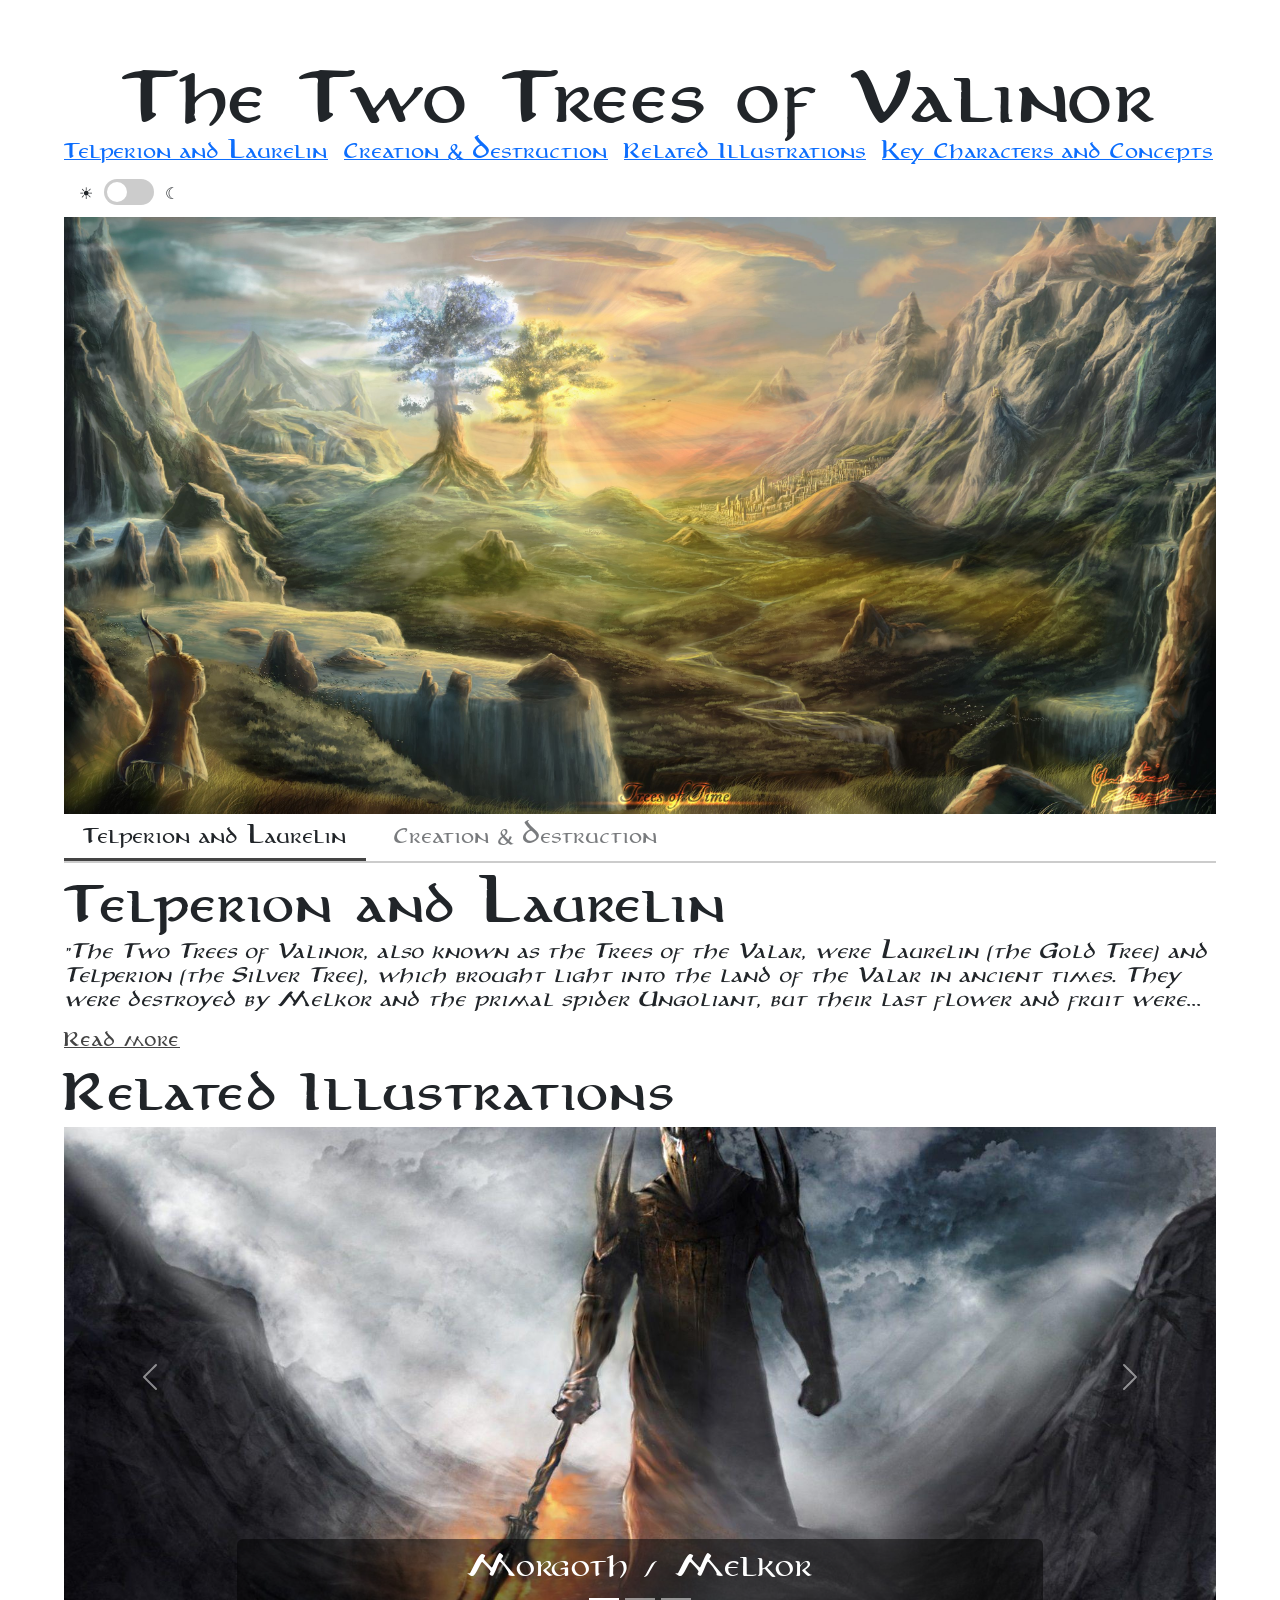
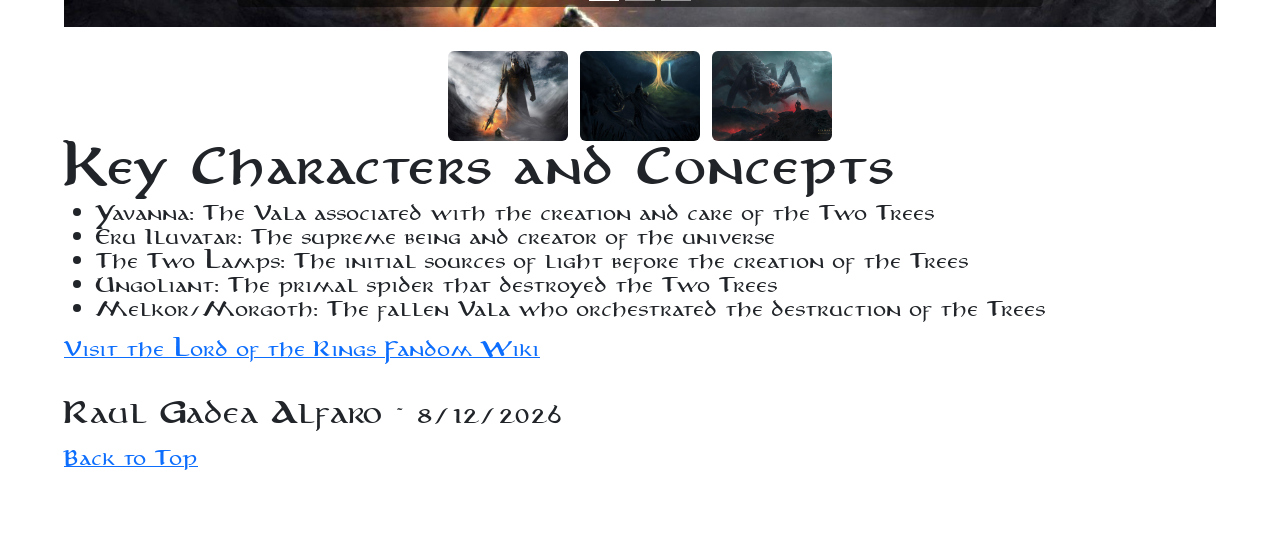
==== commit 9274aa0d: "HW2 Gallery" ====
--- a/homeworks/HW2/indexFixed.html
+++ b/homeworks/HW2/indexFixed.html
@@ -4,19 +4,24 @@
   <meta charset='utf-8'>
   <meta name='viewport' content='width=device-width, initial-scale=1'>
   <title>Silmarillion: The Two Trees of Valinor</title>
+  <link href="https://cdn.jsdelivr.net/npm/bootstrap@5.3.3/dist/css/bootstrap.min.css" rel="stylesheet">
   <link rel='stylesheet' href='css/styles.css'>
-  <script src="js/scripts.js" defer></script>
+<script src="js/scripts.js" defer></script>
 </head>
 
 <body>
 
   <header id="top">
     <h1>The Two Trees of Valinor</h1>
+    
     <nav>
-      <a href="#tabsSection" onclick="activateTab('telperionAndLaurelin')">Telperion and Laurelin</a>
-      <a href="#tabsSection" onclick="activateTab('creationAndDestruction')">Creation & Destruction</a>
-      <a href="#relatedIllustrations">Related Illustrations</a>
-      <a href="#keyCharactersAndConcepts">Key Characters and Concepts</a>
+      <div class="nav-links">
+        <a href="#tabsSection" onclick="activateTab('telperionAndLaurelin')">Telperion and Laurelin</a>
+        <a href="#tabsSection" onclick="activateTab('creationAndDestruction')">Creation & Destruction</a>
+        <a href="#relatedIllustrations">Related Illustrations</a>
+        <a href="#keyCharactersAndConcepts">Key Characters and Concepts</a>
+      </div>
+
       <label class="dark-mode-switch">
         <span class="icon">☀</span>
         <span class="switch-track">
@@ -25,6 +30,7 @@
         </span>
         <span class="icon">☾</span>
       </label>
+    
     </nav>
   </header>
 
@@ -50,7 +56,7 @@
         </blockquote>
         <button class="read-more-btn" onclick="toggleQuote('quote1', this)">Read more</button>
       </div>
-      
+
       <div id="creationAndDestruction" class="tab-content">
         <h2>Creation & Destruction</h2>
         <blockquote id="quote2" class="quote-preview" cite="https://lotr.fandom.com/wiki/Two_Trees_of_Valinor">
@@ -68,27 +74,53 @@
 
     <section>
       <h2 id="relatedIllustrations"> Related Illustrations</h2>
-      <div class="image-wrapper">
-        <figure>
-          <img src="Morgoth.jpg" alt="Morgoth or Melkor">
-          <figcaption>Morgoth / Melkor</figcaption>
-        </figure>
+      <div id="illustrationsCarousel" class="carousel slide" data-bs-ride="carousel">
+        <div class="carousel-inner">
+          <div class="carousel-item active">
+            <img src="Morgoth.jpg" class="d-block w-100" alt="Morgoth or Melkor">
+            <div class="carousel-caption">
+              <p>Morgoth / Melkor</p>
+            </div>
+          </div>
+          <div class="carousel-item">
+            <img src="ungoliantAndMelkor.jpg" class="d-block w-100" alt="Ungoliant and Melkor">
+            <div class="carousel-caption">
+              <p>Ungoliant and Melkor</p>
+            </div>
+          </div>
+          <div class="carousel-item">
+            <img src="UngoliantVsMorgoth.jpeg" class="d-block w-100" alt="Ungoliant vs Morgoth">
+            <div class="carousel-caption">
+              <p>Ungoliant vs Morgoth</p>
+            </div>
+          </div>
+        </div>
+
+        <button class="carousel-control-prev" type="button" data-bs-target="#illustrationsCarousel" data-bs-slide="prev">
+          <span class="carousel-control-prev-icon" aria-hidden="true"></span>
+          <span class="visually-hidden">Previous</span>
+        </button>
+        <button class="carousel-control-next" type="button" data-bs-target="#illustrationsCarousel" data-bs-slide="next">
+          <span class="carousel-control-next-icon" aria-hidden="true"></span>
+          <span class="visually-hidden">Next</span>
+        </button>
+
+        <div class="carousel-indicators">
+          <button type="button" data-bs-target="#illustrationsCarousel" data-bs-slide-to="0" class="active" aria-current="true"></button>
+          <button type="button" data-bs-target="#illustrationsCarousel" data-bs-slide-to="1"></button>
+          <button type="button" data-bs-target="#illustrationsCarousel" data-bs-slide-to="2"></button>
+        </div>
+      </div>
+      <div class="gallery">
+        <img src="Morgoth.jpg" alt="Morgoth or Melkor" class="gallery-thumb" onclick="openLightbox(this.src, this.alt)">
+        <img src="ungoliantAndMelkor.jpg" alt="Ungoliant and Melkor" class="gallery-thumb" onclick="openLightbox(this.src, this.alt)">
+        <img src="UngoliantVsMorgoth.jpeg" alt="Ungoliant vs Morgoth" class="gallery-thumb" onclick="openLightbox(this.src, this.alt)">
       </div>
 
-      <hr style="opacity:0">
-        <div class="image-wrapper">
-          <figure>
-            <img src="ungoliantAndMelkor.jpg" alt="Ungoliant and Melkor">
-            <figcaption>Ungoliant and Melkor</figcaption>
-        </figure>
-      </div>
-
-      <hr style="opacity:0">
-      <div class="image-wrapper">
-        <figure>
-          <img src="UngoliantVsMorgoth.jpeg" alt="Ungoliant vs Morgoth">
-          <figcaption>Ungoliant vs Morgoth</figcaption>
-        </figure>
+      <div id="lightbox" class="lightbox hidden" onclick="closeLightbox()">
+        <span class="lightbox-close" onclick="event.stopPropagation(); closeLightbox()">&times;</span>
+        <img id="lightboxImg" src="" alt="" onclick="event.stopPropagation()">
+        <p id="lightboxCaption"></p>
       </div>
 
       <section>
@@ -111,5 +143,7 @@
   <p>Raul Gadea Alfaro ~ 8/12/2026</p>
   <a href="#top">Back to Top</a>
   </footer> 
+ <script src="https://cdn.jsdelivr.net/npm/bootstrap@5.3.3/dist/js/bootstrap.bundle.min.js"></script>
+
 </body>
 </html>
--- a/homeworks/HW2/css/styles.css
+++ b/homeworks/HW2/css/styles.css
@@ -214,4 +214,90 @@
 
 body.dark-mode .read-more-btn {
   color: rgb(158, 203, 255);
+}
+
+.carousel-caption {
+  background-color: rgba(0, 0, 0, 0.5);
+  border-radius: 6px;
+  padding: 0.5rem 1rem;
+}
+
+.carousel-item img {
+  max-height: 500px;
+  object-fit: cover;
+}
+
+nav {
+  display: flex;
+  align-items: center;
+  justify-content: space-between;
+  flex-wrap: wrap;
+  gap: 1rem;
+  padding-bottom: 1%;
+}
+
+.nav-links {
+  display: flex;
+  gap: 1rem;
+  flex-wrap: wrap;
+}
+
+.gallery {
+  display: flex;
+  gap: 0.75rem;
+  flex-wrap: wrap;
+  justify-content: center;
+  margin-top: 1.5rem;
+}
+
+.gallery-thumb {
+  width: 120px;
+  height: 90px;
+  object-fit: cover;
+  border-radius: 6px;
+  cursor: pointer;
+  transition: transform 0.2s, box-shadow 0.2s;
+}
+
+.gallery-thumb:hover {
+  transform: scale(1.08);
+  box-shadow: 0 4px 12px rgba(0,0,0,0.3);
+}
+
+.lightbox {
+  position: fixed;
+  top: 0; left: 0;
+  width: 100%;
+  height: 100%;
+  background: rgba(0,0,0,0.9);
+  display: flex;
+  flex-direction: column;
+  align-items: center;
+  justify-content: center;
+  z-index: 1000;
+}
+
+.lightbox.hidden {
+  display: none;
+}
+
+.lightbox img {
+  max-width: 90%;
+  max-height: 80vh;
+  border-radius: 6px;
+}
+
+.lightbox-close {
+  position: absolute;
+  top: 20px;
+  right: 30px;
+  color: white;
+  font-size: 2.5rem;
+  cursor: pointer;
+}
+
+#lightboxCaption {
+  color: white;
+  margin-top: 1rem;
+  font-size: 1.1rem;
 }
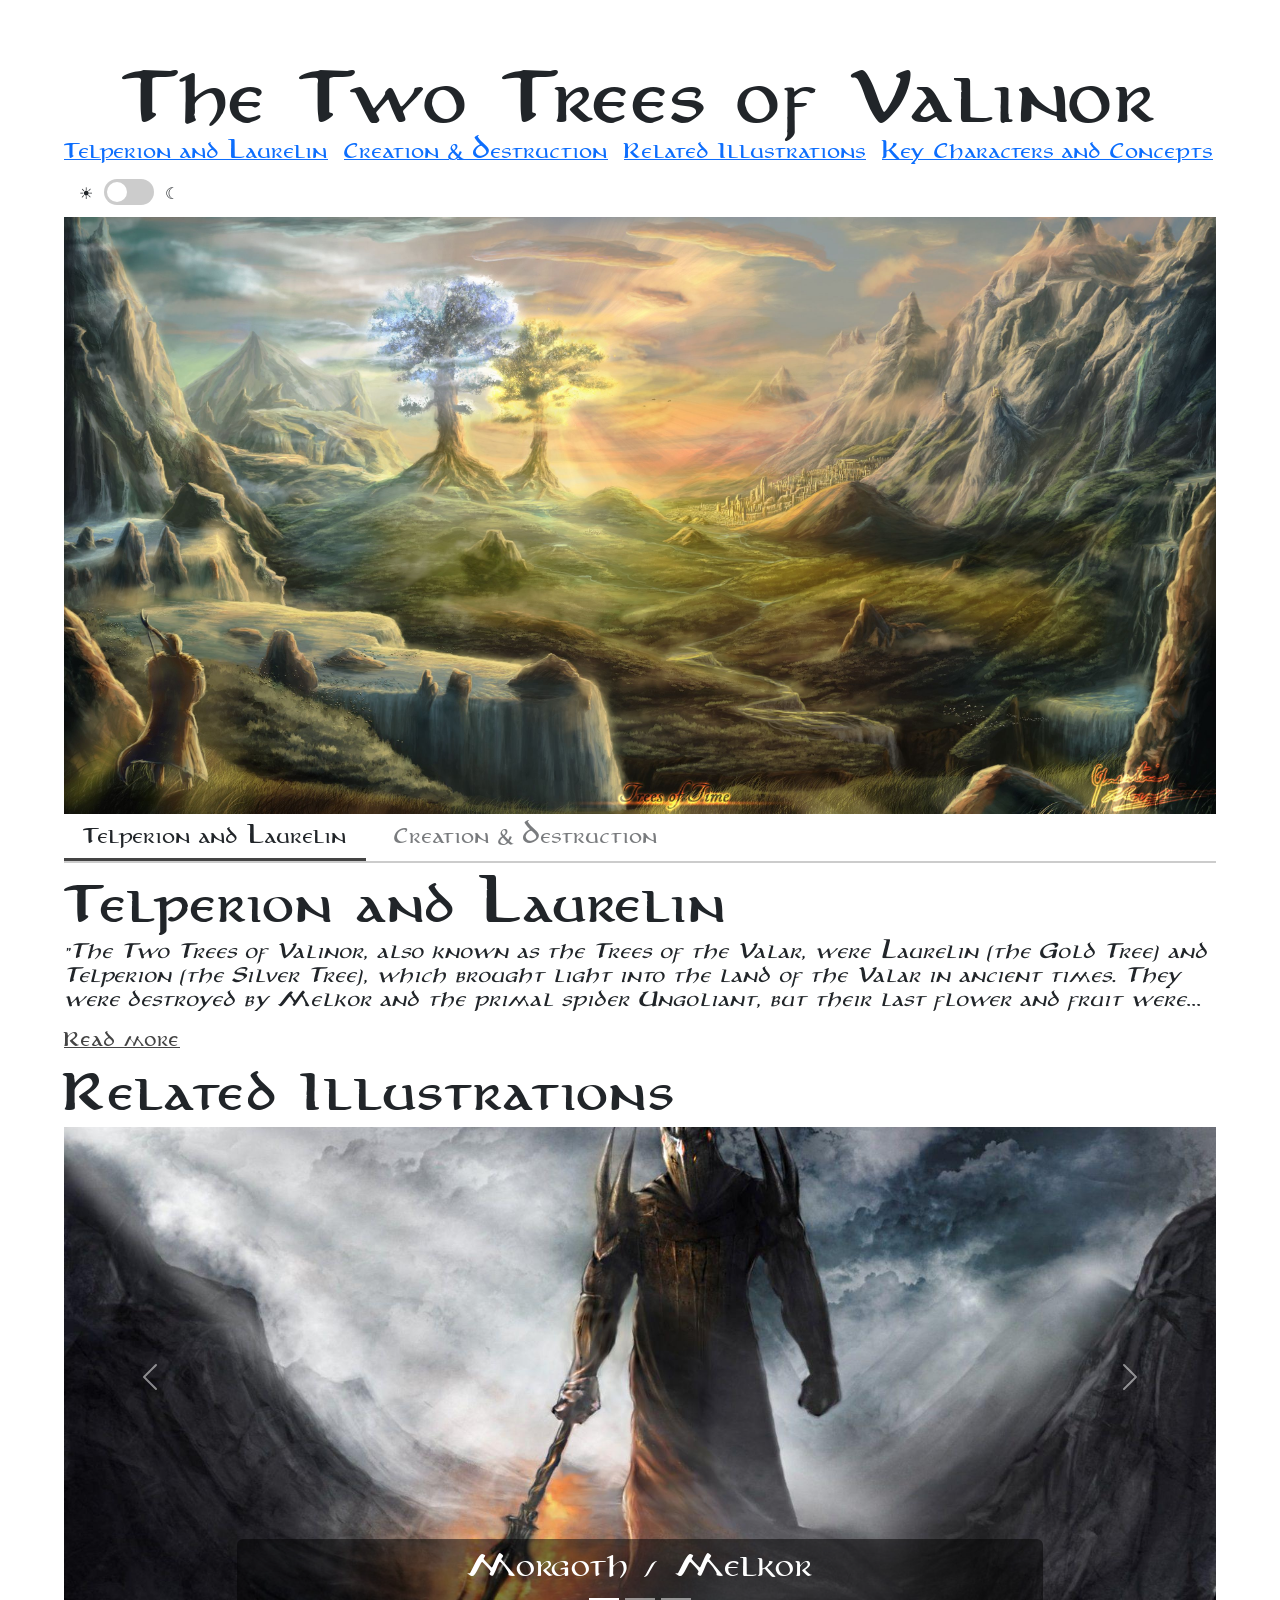
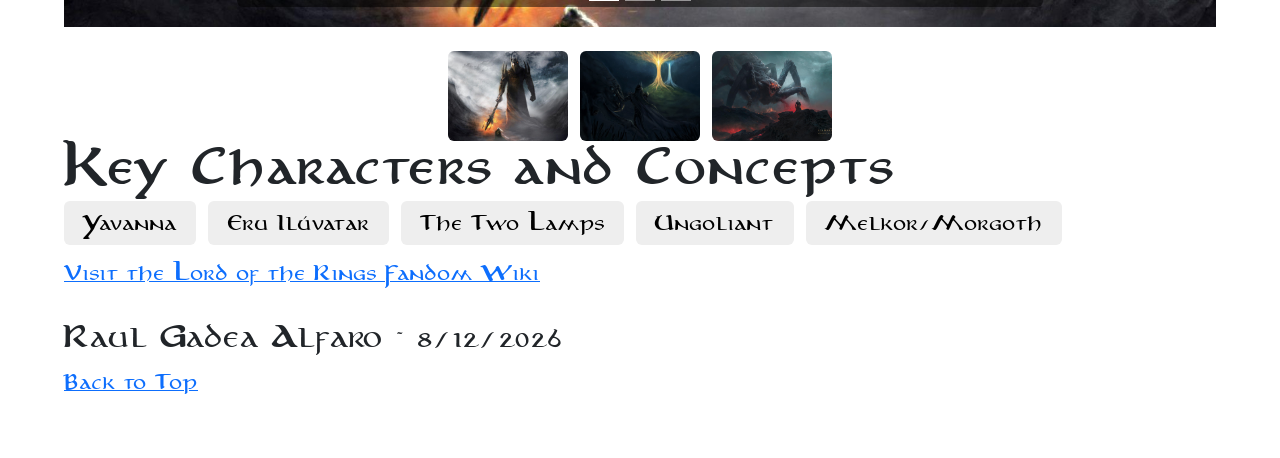
==== commit 9843dae9: "HW2 Characters modals" ====
--- a/homeworks/HW2/indexFixed.html
+++ b/homeworks/HW2/indexFixed.html
@@ -125,15 +125,23 @@
 
       <section>
         <h2 id="keyCharactersAndConcepts">Key Characters and Concepts</h2>
-        <ul>
-          <li>Yavanna: The Vala associated with the creation and care of the Two Trees</li>
-          <li>Eru Iluvatar: The supreme being and creator of the universe</li>
-          <li>The Two Lamps: The initial sources of light before the creation of the Trees</li>
-          <li>Ungoliant: The primal spider that destroyed the Two Trees</li>
-          <li>Melkor/Morgoth: The fallen Vala who orchestrated the destruction of the Trees</li>
+        <ul class="character-list">
+          <li><button class="character-btn" onclick="openCharacterModal('yavanna')">Yavanna</button></li>
+          <li><button class="character-btn" onclick="openCharacterModal('eruIluvatar')">Eru Ilúvatar</button></li>
+          <li><button class="character-btn" onclick="openCharacterModal('twoLamps')">The Two Lamps</button></li>
+          <li><button class="character-btn" onclick="openCharacterModal('ungoliant')">Ungoliant</button></li>
+          <li><button class="character-btn" onclick="openCharacterModal('melkor')">Melkor/Morgoth</button></li>
         </ul>
         <a href="https://lotr.fandom.com/wiki/Main_Page"> Visit the Lord of the Rings Fandom Wiki</a>
       </section>
+
+      <div id="characterModal" class="modal hidden" onclick="closeCharacterModal()">
+        <div class="modal-content" onclick="event.stopPropagation()">
+          <span class="modal-close" onclick="closeCharacterModal()">&times;</span>
+          <h3 id="modalTitle"></h3>
+          <p id="modalText"></p>
+        </div>
+      </div>
 
     </section>
     <hr style="opacity:0">
--- a/homeworks/HW2/css/styles.css
+++ b/homeworks/HW2/css/styles.css
@@ -300,4 +300,74 @@
   color: white;
   margin-top: 1rem;
   font-size: 1.1rem;
+}
+
+.character-list {
+  list-style: none;
+  padding: 0;
+  display: flex;
+  flex-wrap: wrap;
+  gap: 0.75rem;
+}
+
+.character-btn {
+  padding: 0.6rem 1.2rem;
+  background-color: rgb(238, 238, 238);
+  border: none;
+  border-radius: 6px;
+  cursor: pointer;
+  font-family: "Aniron", sans-serif;
+  font-size: 1rem;
+  transition: 0.2s;
+}
+
+.character-btn:hover {
+  background-color: rgb(204, 204, 204);
+}
+
+body.dark-mode .character-btn {
+  background-color: rgb(42, 42, 42);
+  color: rgb(238, 238, 238);
+}
+
+body.dark-mode .character-btn:hover {
+  background-color: rgb(68, 68, 68);
+}
+
+.modal {
+  position: fixed;
+  top: 0; left: 0;
+  width: 100%;
+  height: 100%;
+  background: rgba(0, 0, 0, 0.6);
+  display: flex;
+  align-items: center;
+  justify-content: center;
+  z-index: 1000;
+}
+
+.modal.hidden {
+  display: none;
+}
+
+.modal-content {
+  background: white;
+  padding: 2rem;
+  border-radius: 8px;
+  max-width: 500px;
+  width: 90%;
+  position: relative;
+}
+
+body.dark-mode .modal-content {
+  background: rgb(42, 42, 42);
+  color: rgb(238, 238, 238);
+}
+
+.modal-close {
+  position: absolute;
+  top: 10px;
+  right: 15px;
+  cursor: pointer;
+  font-size: 1.5rem;
 }
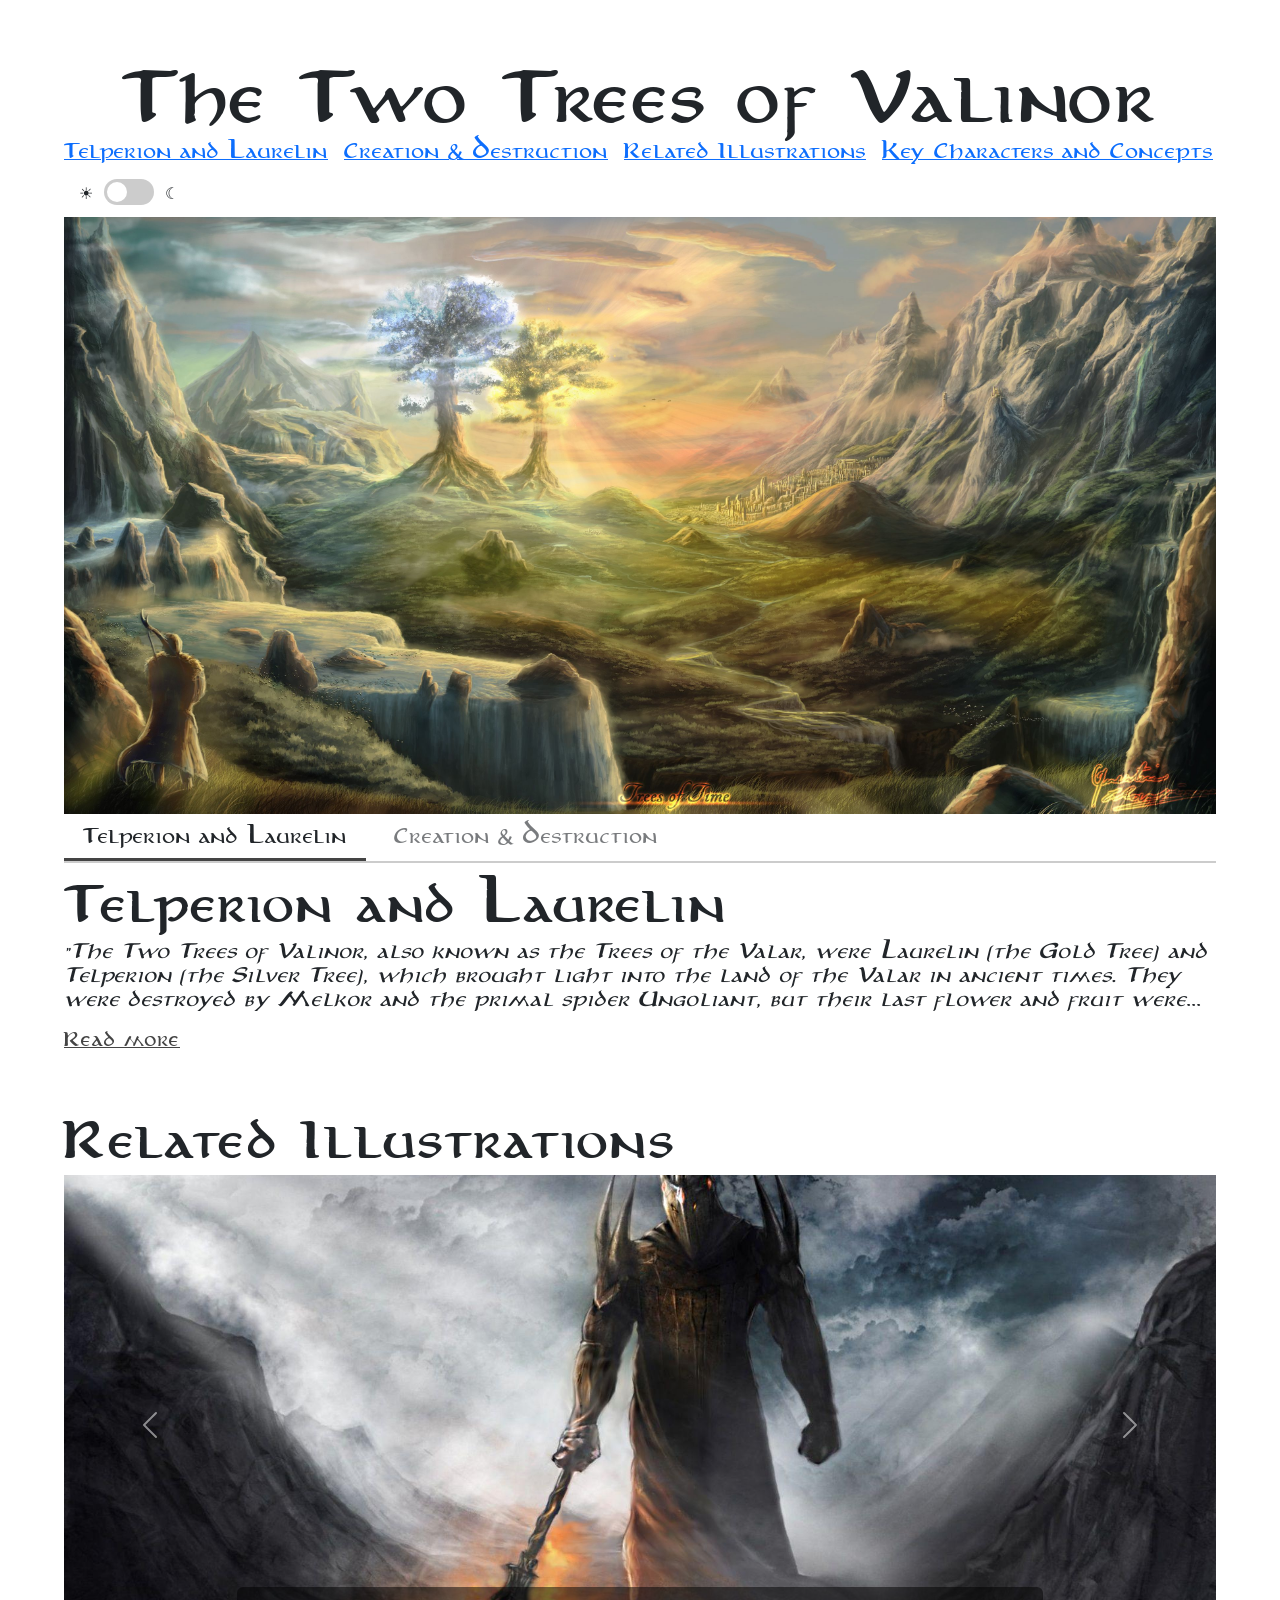
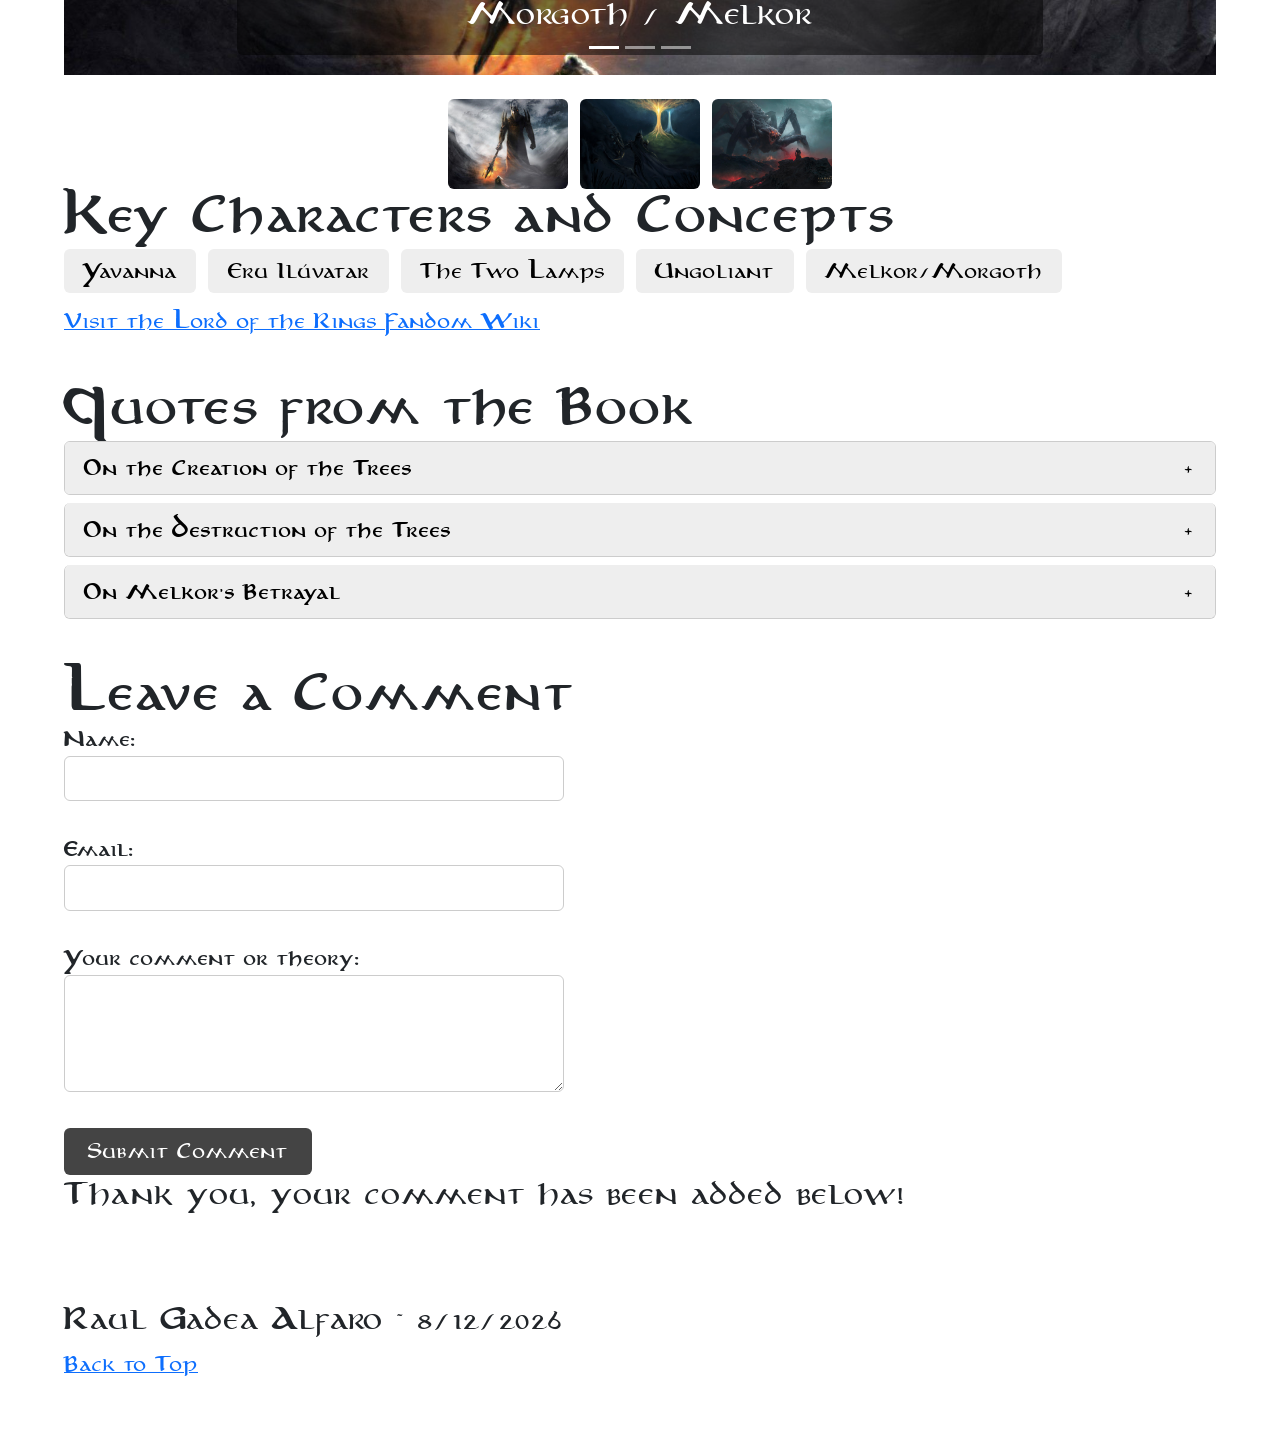
==== commit 1cd5e5cd: "HW2 completed" ====
--- a/homeworks/HW2/indexFixed.html
+++ b/homeworks/HW2/indexFixed.html
@@ -144,8 +144,76 @@
       </div>
 
     </section>
+
+    <section>
+      <tr>  </tr>
+      <h2 id="bookQuotes">Quotes from the Book</h2>
+      <div class="accordion">
+
+        <div class="accordion-item">
+          <button class="accordion-header" onclick="toggleAccordion(this)">
+            On the Creation of the Trees
+          </button>
+          <div class="accordion-body hidden">
+            <p><i>"There came forth into the air the light of the Trees of Valinor, and it was date and hour when first they shone."</i></p>
+            <p class="source">— The Silmarillion, Chapter 1: "Of the Beginning of Days", p. 38</p>
+          </div>
+        </div>
+
+        <div class="accordion-item">
+          <button class="accordion-header" onclick="toggleAccordion(this)">
+            On the Destruction of the Trees
+          </button>
+          <div class="accordion-body hidden">
+            <p><i>"Dark now was Valinor, and silent, save for the sound of weeping."</i></p>
+            <p class="source">— The Silmarillion, Chapter 8: "Of the Darkening of Valinor", p. 76</p>
+          </div>
+        </div>
+
+        <div class="accordion-item">
+          <button class="accordion-header" onclick="toggleAccordion(this)">
+            On Melkor's Betrayal
+          </button>
+          <div class="accordion-body hidden">
+            <p><i>"So great was the fear that Ungoliant brought upon him that Melkor's spirit remained forever after in dread."</i></p>
+            <p class="source">— The Silmarillion, Chapter 8: "Of the Darkening of Valinor", p. 80</p>
+          </div>
+        </div>
+
+      </div>
+    </section>
+
+    <section>
+      <h2 id="commentsSection">Leave a Comment</h2>
+
+      <form id="commentForm" novalidate>
+        <div class="form-group">
+          <label for="commenterName">Name:</label>
+          <input type="text" id="commenterName" name="commenterName">
+          <span class="error-msg" id="nameError"></span>
+        </div>
+
+        <div class="form-group">
+          <label for="commenterEmail">Email:</label>
+          <input type="email" id="commenterEmail" name="commenterEmail">
+          <span class="error-msg" id="emailError"></span>
+        </div>
+
+        <div class="form-group">
+          <label for="commentText">Your comment or theory:</label>
+          <textarea id="commentText" name="commentText" rows="4"></textarea>
+          <span class="error-msg" id="commentError"></span>
+        </div>
+
+        <button type="submit">Submit Comment</button>
+      </form>
+
+      <p id="formSuccess" class="hidden">Thank you, your comment has been added below!</p>
+
+      <ul id="commentsList" class="comments-list"></ul>
+    </section>
+
     <hr style="opacity:0">
-
     </main>
   <footer>
   <p>Raul Gadea Alfaro ~ 8/12/2026</p>
--- a/homeworks/HW2/css/styles.css
+++ b/homeworks/HW2/css/styles.css
@@ -370,4 +370,171 @@
   right: 15px;
   cursor: pointer;
   font-size: 1.5rem;
+}
+
+.accordion {
+  display: flex;
+  flex-direction: column;
+  gap: 0.5rem;
+}
+
+.accordion-item {
+  border: 1px solid rgb(204, 204, 204);
+  border-radius: 6px;
+  overflow: hidden;
+}
+
+.accordion-header {
+  width: 100%;
+  text-align: left;
+  padding: 0.9rem 1.2rem;
+  cursor: pointer;
+  background-color: rgb(238, 238, 238);
+  border: none;
+  font-family: "Aniron", sans-serif;
+  font-size: 1rem;
+  font-weight: bold;
+  position: relative;
+  transition: background-color 0.2s;
+}
+
+.accordion-header:hover {
+  background-color: rgb(220, 220, 220);
+}
+
+.accordion-header::after {
+  content: "+";
+  position: absolute;
+  right: 1.2rem;
+  top: 50%;
+  transform: translateY(-50%);
+  font-size: 1.2rem;
+}
+
+.accordion-header.open::after {
+  content: "−";
+}
+
+.accordion-body {
+  padding: 1rem 1.2rem;
+  background-color: white;
+}
+
+.accordion-body.hidden {
+  display: none;
+}
+
+.accordion-body .source {
+  margin-top: 0.5rem;
+  font-size: 0.9rem;
+  opacity: 0.7;
+  font-style: normal;
+}
+
+/* Dark mode */
+body.dark-mode .accordion-item {
+  border-color: rgb(68, 68, 68);
+}
+
+body.dark-mode .accordion-header {
+  background-color: rgb(42, 42, 42);
+  color: rgb(238, 238, 238);
+}
+
+body.dark-mode .accordion-header:hover {
+  background-color: rgb(60, 60, 60);
+}
+
+body.dark-mode .accordion-body {
+  background-color: rgb(26, 26, 26);
+  color: rgb(238, 238, 238);
+}
+
+#commentForm {
+  display: flex;
+  flex-direction: column;
+  gap: 1rem;
+  max-width: 500px;
+}
+
+.form-group {
+  display: flex;
+  flex-direction: column;
+  gap: 0.3rem;
+}
+
+.form-group label {
+  font-weight: bold;
+}
+
+.form-group input,
+.form-group textarea {
+  padding: 0.6rem;
+  border: 1px solid rgb(204, 204, 204);
+  border-radius: 6px;
+  font-family: "Aniron", sans-serif;
+  font-size: 1rem;
+}
+
+.form-group input.invalid,
+.form-group textarea.invalid {
+  border-color: rgb(200, 50, 50);
+}
+
+.error-msg {
+  color: rgb(200, 50, 50);
+  font-size: 0.85rem;
+  min-height: 1.1em;
+}
+
+#commentForm button {
+  align-self: flex-start;
+  padding: 0.7rem 1.5rem;
+  background-color: rgb(68, 68, 68);
+  color: white;
+  border: none;
+  border-radius: 6px;
+  cursor: pointer;
+  font-family: "Aniron", sans-serif;
+  font-size: 1rem;
+}
+
+#commentForm button:hover {
+  background-color: rgb(40, 40, 40);
+}
+
+.comments-list {
+  list-style: none;
+  padding: 0;
+  margin-top: 1.5rem;
+  display: flex;
+  flex-direction: column;
+  gap: 1rem;
+}
+
+.comment-item {
+  border: 1px solid rgb(204, 204, 204);
+  border-radius: 6px;
+  padding: 1rem;
+}
+
+.comment-item .comment-author {
+  font-weight: bold;
+  margin-bottom: 0.3rem;
+}
+
+/* Dark mode */
+body.dark-mode .form-group input,
+body.dark-mode .form-group textarea {
+  background-color: rgb(42, 42, 42);
+  color: rgb(238, 238, 238);
+  border-color: rgb(68, 68, 68);
+}
+
+body.dark-mode .comment-item {
+  border-color: rgb(68, 68, 68);
+}
+
+main > section {
+  margin-bottom: 3rem;
 }
